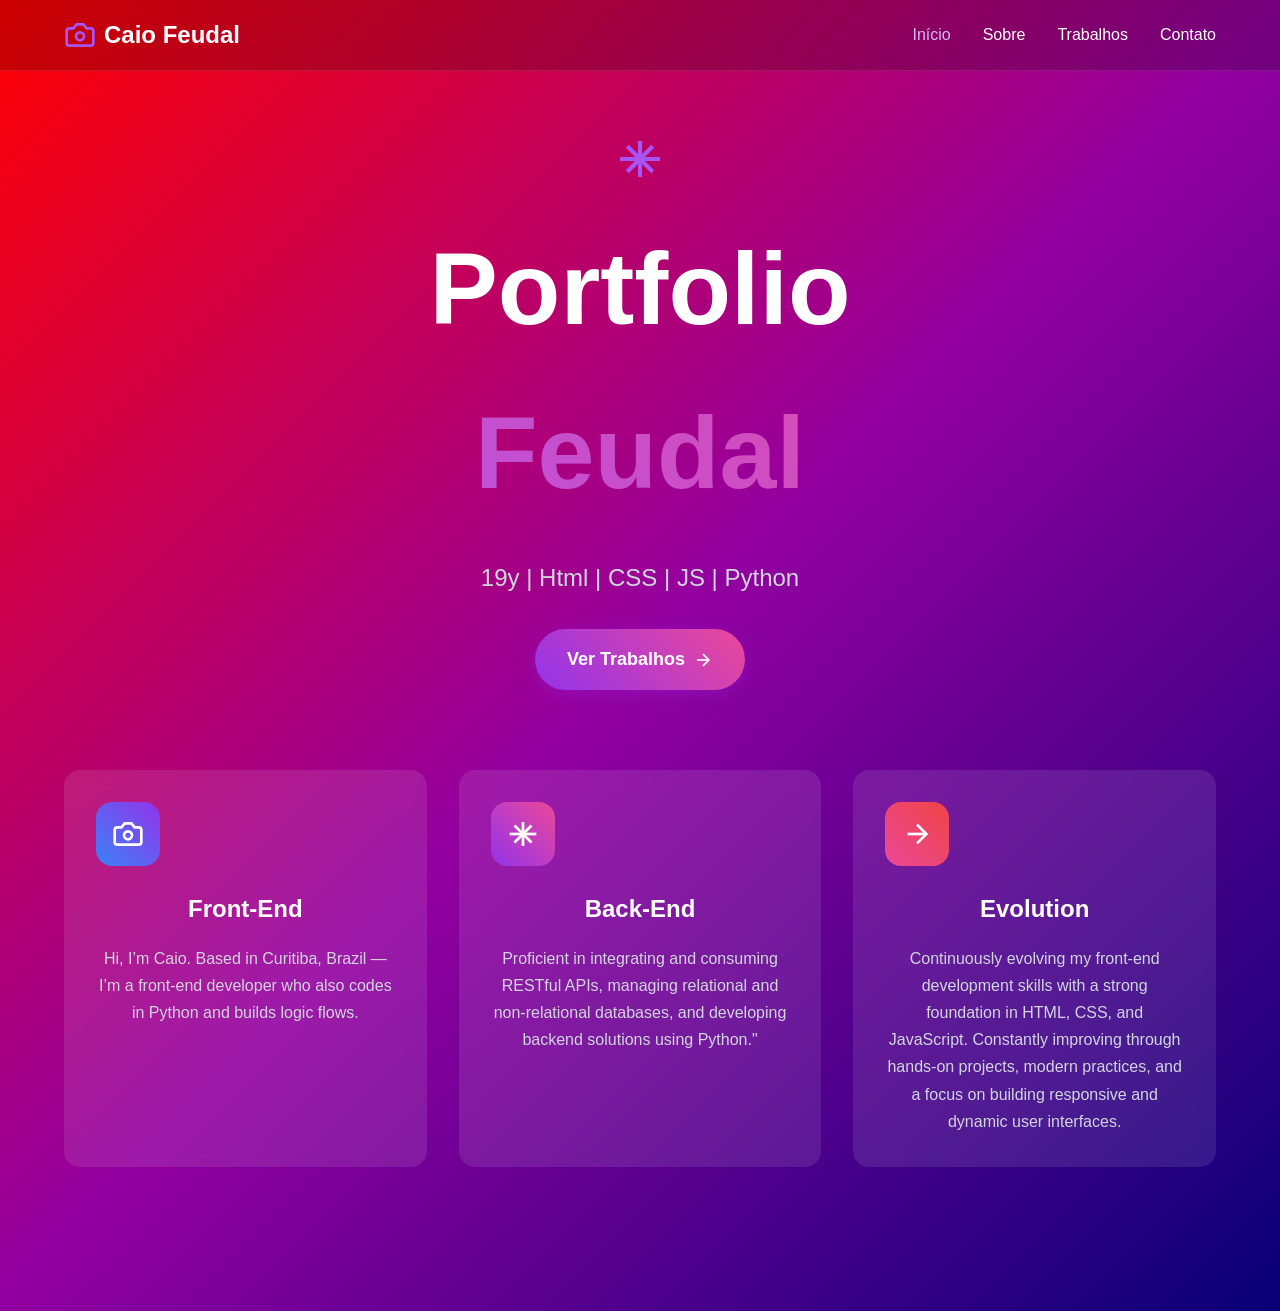
==== index.html @ 6fcf081c "Add files via upload" ====
<!DOCTYPE html>
<html lang="pt-BR">
<head>
    <meta charset="UTF-8">
    <meta name="viewport" content="width=device-width, initial-scale=1.0">
    <title>Feudal - Portifolio</title>
    <meta name="description" content="Portifolio de Caio Feudal - Front-End Developer">
    <meta name="author" content="Caio Feudal">
    <meta name="keywords" content="backend, front-end, developer, portfolio, photography, digital photography, web development">
    
    <meta property="og:title" content="portifolio de Caio Feudal">
    <meta property="og:description" content="Aprenda fotografia digital com técnicas profissionais. Cursos, workshops e consultoria especializada.">
    <meta property="og:type" content="website">
    
    <meta name="twitter:card" content="summary_large_image">
    <meta name="twitter:site" content="@feu3301">
    
    <link rel="stylesheet" href="css/style.css">
</head>
<body>
    <div class="page-wrapper">
        <!-- Navigation -->
        <nav class="navbar">
            <div class="container">
                <div class="nav-content">
                    <div class="logo">
                        <svg class="logo-icon" width="32" height="32" viewBox="0 0 24 24" fill="none" stroke="currentColor" stroke-width="2">
                            <path d="M14.5 4h-5L7 7H4a2 2 0 0 0-2 2v9a2 2 0 0 0 2 2h16a2 2 0 0 0 2-2V9a2 2 0 0 0-2-2h-3l-2.5-3z"></path>
                            <circle cx="12" cy="13" r="3"></circle>
                        </svg>
                        <span class="logo-text">Caio Feudal</span>
                    </div>
                    <div class="nav-links">
                        <a href="index.html" class="nav-link active">Início</a>
                        <a href="sobre.html" class="nav-link">Sobre</a>
                        <a href="galeria.html" class="nav-link">Trabalhos</a>
                        <a href="contato.html" class="nav-link">Contato</a>
                    </div>
                </div>
            </div>
        </nav>

        <!-- Hero Section -->
        <main class="main-content">
            <section class="hero-section">
                <div class="container">
                    <div class="hero-content">
                        <div class="sparkles-icon">
                            <svg width="48" height="48" viewBox="0 0 24 24" fill="none" stroke="currentColor" stroke-width="2">
                                <path d="M12 3v18"></path>
                                <path d="M22 12H2"></path>
                                <path d="M18.364 5.636L5.636 18.364"></path>
                                <path d="M18.364 18.364L5.636 5.636"></path>
                            </svg>
                        </div>
                        <h1 class="hero-title">
                            Portfolio
                            <span class="gradient-text">Feudal</span>
                        </h1>
                        <p class="hero-description">
                            19y | Html | CSS | JS | Python
                        </p>
                        <a href="galeria.html" class="cta-button">
                            Ver Trabalhos
                            <svg class="arrow-icon" width="20" height="20" viewBox="0 0 24 24" fill="none" stroke="currentColor" stroke-width="2">
                                <path d="M5 12h14"></path>
                                <path d="M12 5l7 7-7 7"></path>
                            </svg>
                        </a>
                    </div>

                    <!-- Features Grid -->
                    <section class="features-grid">
                        <article class="feature-card">
                            <div class="feature-icon blue-gradient">
                                <svg width="32" height="32" viewBox="0 0 24 24" fill="none" stroke="currentColor" stroke-width="2">
                                    <path d="M14.5 4h-5L7 7H4a2 2 0 0 0-2 2v9a2 2 0 0 0 2 2h16a2 2 0 0 0 2-2V9a2 2 0 0 0-2-2h-3l-2.5-3z"></path>
                                    <circle cx="12" cy="13" r="3"></circle>
                                </svg>
                            </div>
                            <h3 class="feature-title">Front-End</h3>
                            <p class="feature-description">
                                Hi, I’m Caio.
Based in Curitiba, Brazil — I’m a front-end developer who also codes in Python and builds logic flows.
                            </p>
                        </article>

                        <article class="feature-card">
                            <div class="feature-icon purple-gradient">
                                <svg width="32" height="32" viewBox="0 0 24 24" fill="none" stroke="currentColor" stroke-width="2">
                                    <path d="M12 3v18"></path>
                                    <path d="M22 12H2"></path>
                                    <path d="M18.364 5.636L5.636 18.364"></path>
                                    <path d="M18.364 18.364L5.636 5.636"></path>
                                </svg>
                            </div>
                            <h3 class="feature-title">Back-End</h3>
                            <p class="feature-description">
                                Proficient in integrating and consuming RESTful APIs, managing relational and non-relational databases, and developing backend solutions using Python."
                            </p>
                        </article>

                        <article class="feature-card">
                            <div class="feature-icon pink-gradient">
                                <svg width="32" height="32" viewBox="0 0 24 24" fill="none" stroke="currentColor" stroke-width="2">
                                    <path d="M5 12h14"></path>
                                    <path d="M12 5l7 7-7 7"></path>
                                </svg>
                            </div>
                            <h3 class="feature-title">Evolution</h3>
                            <p class="feature-description">
                                Continuously evolving my front-end development skills with a strong foundation in HTML, CSS, and JavaScript. Constantly improving through hands-on projects, modern practices, and a focus on building responsive and dynamic user interfaces.
                            </p>
                        </article>
                    </section>
                </div>
            </section>
        </main>
    </div>
</body>
</html>
---- css/style.css ----
/* Reset e configurações base */
* {
    margin: 0;
    padding: 0;
    box-sizing: border-box;
}

body {
    font-family: -apple-system, BlinkMacSystemFont, 'Segoe UI', Roboto, sans-serif;
    line-height: 1.6;
    color: #333;
}

/* Layout base */
.page-wrapper {
    min-height: 100vh;
    background: linear-gradient(135deg, #ff0000 0%, #9300a0 50%, #080077 100%);
}

.container {
    max-width: 1200px;
    margin: 0 auto;
    padding: 0 24px;
}

/* Navigation */
.navbar {
    background: rgba(0, 0, 0, 0.2);
    backdrop-filter: blur(8px);
    border-bottom: 1px solid rgba(255, 255, 255, 0.1);
    position: sticky;
    top: 0;
    z-index: 100;
}

.nav-content {
    display: flex;
    align-items: center;
    justify-content: space-between;
    padding: 16px 0;
}

.logo {
    display: flex;
    align-items: center;
    gap: 8px;
}

.logo-icon {
    color: #a855f7;
}

.logo-text {
    font-size: 24px;
    font-weight: bold;
    color: white;
}

.nav-links {
    display: flex;
    gap: 32px;
}

.nav-link {
    color: white;
    text-decoration: none;
    font-weight: 500;
    transition: color 0.3s ease;
}

.nav-link:hover,
.nav-link.active {
    color: #d8b4fe;
}

/* Responsividade da navegação */
@media (max-width: 768px) {
    .nav-links {
        display: none;
    }
}

/* Main Content */
.main-content {
    padding: 64px 0;
}

/* Hero Section */
.hero-section {
    text-align: center;
    margin-bottom: 80px;
}

.hero-content {
    margin-bottom: 64px;
}

.sparkles-icon {
    display: flex;
    justify-content: center;
    margin-bottom: 24px;
}

.sparkles-icon svg {
    color: #a855f7;
    animation: pulse 2s infinite;
}

.hero-title {
    font-size: clamp(48px, 8vw, 128px);
    font-weight: bold;
    color: white;
    margin-bottom: 24px;
    animation: fadeIn 0.8s ease-out;
}

.gradient-text {
    background: linear-gradient(45deg, #a855f7, #ec4899);
    -webkit-background-clip: text;
    -webkit-text-fill-color: transparent;
    background-clip: text;
    display: block;
}

.hero-description {
    font-size: clamp(18px, 3vw, 24px);
    color: #d1d5db;
    margin-bottom: 32px;
    max-width: 768px;
    margin-left: auto;
    margin-right: auto;
    animation: fadeIn 0.8s ease-out 0.2s both;
}

.cta-button {
    display: inline-flex;
    align-items: center;
    gap: 8px;
    background: linear-gradient(45deg, #9333ea, #ec4899);
    color: white;
    padding: 16px 32px;
    border-radius: 50px;
    text-decoration: none;
    font-size: 18px;
    font-weight: 600;
    transition: all 0.3s ease;
    box-shadow: 0 4px 20px rgba(147, 51, 234, 0.3);
}

.cta-button:hover {
    transform: translateY(-2px) scale(1.05);
    box-shadow: 0 8px 30px rgba(147, 51, 234, 0.4);
}

.arrow-icon {
    transition: transform 0.3s ease;
}

.cta-button:hover .arrow-icon {
    transform: translateX(4px);
}

/* Features Grid */
.features-grid {
    display: grid;
    grid-template-columns: repeat(auto-fit, minmax(300px, 1fr));
    gap: 32px;
    margin-top: 80px;
}

.feature-card {
    background: rgba(255, 255, 255, 0.1);
    backdrop-filter: blur(8px);
    border-radius: 16px;
    padding: 32px;
    transition: all 0.3s ease;
}

.feature-card:hover {
    background: rgba(255, 255, 255, 0.2);
    transform: translateY(-4px) scale(1.02);
}

.feature-icon {
    width: 64px;
    height: 64px;
    border-radius: 16px;
    display: flex;
    align-items: center;
    justify-content: center;
    margin-bottom: 24px;
}

.feature-icon svg {
    color: white;
}

.blue-gradient {
    background: linear-gradient(45deg, #3b82f6, #9333ea);
}

.purple-gradient {
    background: linear-gradient(45deg, #9333ea, #ec4899);
}

.pink-gradient {
    background: linear-gradient(45deg, #ec4899, #ef4444);
}

.feature-title {
    font-size: 24px;
    font-weight: bold;
    color: white;
    margin-bottom: 16px;
}

.feature-description {
    color: #d1d5db;
    line-height: 1.7;
}

/* Page Header */
.page-header {
    text-align: center;
    margin-bottom: 64px;
}

.page-title {
    font-size: clamp(40px, 6vw, 72px);
    font-weight: bold;
    color: white;
    margin-bottom: 24px;
}

.page-description {
    font-size: 20px;
    color: #d1d5db;
    max-width: 768px;
    margin: 0 auto;
}

/* Content Cards */
.content-grid {
    display: grid;
    grid-template-columns: repeat(auto-fit, minmax(400px, 1fr));
    gap: 64px;
    margin-bottom: 80px;
}

.content-column {
    display: flex;
    flex-direction: column;
    gap: 32px;
}

.content-card {
    background: rgba(255, 255, 255, 0.1);
    backdrop-filter: blur(8px);
    border-radius: 16px;
    padding: 32px;
}

.content-title {
    font-size: 32px;
    font-weight: bold;
    color: white;
    margin-bottom: 24px;
}

.content-subtitle {
    font-size: 24px;
    font-weight: bold;
    color: white;
    margin-bottom: 16px;
}

.content-text {
    color: #d1d5db;
    line-height: 1.7;
    margin-bottom: 16px;
}

.content-text:last-child {
    margin-bottom: 0;
}

.content-image {
    width: 100%;
    height: 256px;
    object-fit: cover;
    border-radius: 12px;
    margin-bottom: 24px;
}

/* Values List */
.values-list {
    list-style: none;
}

.values-list li {
    color: #d1d5db;
    padding: 8px 0;
    position: relative;
    padding-left: 24px;
}

.values-list li::before {
    content: '';
    position: absolute;
    left: 0;
    top: 50%;
    width: 8px;
    height: 8px;
    background: #a855f7;
    border-radius: 50%;
    transform: translateY(-50%);
}

/* Stats Grid */
.stats-grid {
    display: grid;
    grid-template-columns: repeat(2, 1fr);
    gap: 24px;
}

.stat-card {
    background: rgba(255, 255, 255, 0.1);
    backdrop-filter: blur(8px);
    border-radius: 16px;
    padding: 24px;
    text-align: center;
}

.stat-icon {
    color: #a855f7;
    margin-bottom: 16px;
}

.stat-number {
    font-size: 24px;
    font-weight: bold;
    color: white;
    margin-bottom: 8px;
}

.stat-label {
    color: #d1d5db;
    font-size: 14px;
}

/* Services Section */
.services-section {
    margin-bottom: 80px;
}

.section-title {
    font-size: 48px;
    font-weight: bold;
    color: white;
    text-align: center;
    margin-bottom: 48px;
}

.services-grid {
    display: grid;
    grid-template-columns: repeat(auto-fit, minmax(300px, 1fr));
    gap: 32px;
}

.service-card {
    background: rgba(255, 255, 255, 0.1);
    backdrop-filter: blur(8px);
    border-radius: 16px;
    padding: 32px;
    transition: all 0.3s ease;
}

.service-card:hover {
    background: rgba(255, 255, 255, 0.2);
    transform: translateY(-4px);
}

.service-icon {
    color: #a855f7;
    margin-bottom: 24px;
}

.service-title {
    font-size: 24px;
    font-weight: bold;
    color: white;
    margin-bottom: 16px;
}

.service-description {
    color: #d1d5db;
    line-height: 1.7;
}

/* Gallery Grid */
.gallery-grid {
    display: grid;
    grid-template-columns: repeat(auto-fill, minmax(300px, 1fr));
    gap: 24px;
    margin-bottom: 64px;
}

.gallery-item {
    position: relative;
    overflow: hidden;
    border-radius: 16px;
    background: rgba(255, 255, 255, 0.1);
    backdrop-filter: blur(8px);
    transition: all 0.3s ease;
}

.gallery-item:hover {
    transform: translateY(-4px) scale(1.02);
}

.gallery-item.tall {
    grid-row: span 2;
}

.gallery-item.wide {
    grid-column: span 2;
}

.gallery-image {
    width: 100%;
    height: 100%;
    object-fit: cover;
    transition: transform 0.3s ease;
}

.gallery-item:hover .gallery-image {
    transform: scale(1.05);
}

.gallery-caption {
    position: absolute;
    bottom: 0;
    left: 0;
    right: 0;
    background: linear-gradient(transparent, rgba(0, 0, 0, 0.8));
    padding: 32px 20px 20px;
    color: white;
}

.gallery-title {
    font-size: 18px;
    font-weight: bold;
    margin-bottom: 8px;
}

.gallery-description {
    font-size: 14px;
    color: #d1d5db;
}

/* Gallery Info */
.gallery-info {
    margin-bottom: 80px;
}

.info-card {
    background: rgba(255, 255, 255, 0.1);
    backdrop-filter: blur(8px);
    border-radius: 16px;
    padding: 32px;
    text-align: center;
    max-width: 800px;
    margin: 0 auto;
}

.info-title {
    font-size: 32px;
    font-weight: bold;
    color: white;
    margin-bottom: 24px;
}

.info-text {
    color: #d1d5db;
    line-height: 1.7;
    margin-bottom: 16px;
}

.info-text:last-child {
    margin-bottom: 0;
}

/* Contact Grid */
.contact-grid {
    display: grid;
    grid-template-columns: repeat(auto-fit, minmax(400px, 1fr));
    gap: 64px;
}

.contact-info {
    display: flex;
    flex-direction: column;
    gap: 32px;
}

.contact-card {
    background: rgba(255, 255, 255, 0.1);
    backdrop-filter: blur(8px);
    border-radius: 16px;
    padding: 32px;
}

.contact-title {
    font-size: 32px;
    font-weight: bold;
    color: white;
    margin-bottom: 32px;
}

.contact-subtitle {
    font-size: 24px;
    font-weight: bold;
    color: white;
    margin-bottom: 24px;
}

.contact-item {
    display: flex;
    align-items: flex-start;
    gap: 16px;
    margin-bottom: 24px;
}

.contact-item:last-child {
    margin-bottom: 0;
}

.contact-icon {
    width: 48px;
    height: 48px;
    border-radius: 12px;
    display: flex;
    align-items: center;
    justify-content: center;
    flex-shrink: 0;
}

.contact-icon svg {
    color: white;
}

.contact-label {
    font-size: 18px;
    font-weight: 600;
    color: white;
    margin-bottom: 4px;
}

.contact-value {
    color: #d1d5db;
    margin-bottom: 2px;
}

.contact-value:last-child {
    margin-bottom: 0;
}

/* Hours List */
.hours-list {
    display: flex;
    flex-direction: column;
    gap: 12px;
}

.hours-item {
    display: flex;
    justify-content: space-between;
    color: #d1d5db;
}

/* Contact Form */
.contact-form-section {
    display: flex;
    flex-direction: column;
}

.contact-form {
    display: flex;
    flex-direction: column;
    gap: 24px;
}

.form-group {
    display: flex;
    flex-direction: column;
}

.form-label {
    color: white;
    font-weight: 600;
    margin-bottom: 8px;
}

.form-input {
    padding: 12px 16px;
    background: rgba(255, 255, 255, 0.1);
    border: 1px solid rgba(255, 255, 255, 0.2);
    border-radius: 12px;
    color: white;
    font-size: 16px;
    transition: all 0.3s ease;
}

.form-input::placeholder {
    color: rgba(255, 255, 255, 0.6);
}

.form-input:focus {
    outline: none;
    border-color: #a855f7;
    box-shadow: 0 0 0 2px rgba(168, 85, 247, 0.2);
}

.form-input.error {
    border-color: #ef4444;
}

.form-textarea {
    resize: none;
    min-height: 120px;
}

.form-footer {
    display: flex;
    justify-content: space-between;
    align-items: center;
    margin-top: 8px;
}

.error-text {
    color: #ef4444;
    font-size: 14px;
    display: flex;
    align-items: center;
    gap: 4px;
    margin-top: 8px;
}

.error-text:empty {
    display: none;
}

.char-counter {
    color: #9ca3af;
    font-size: 14px;
    margin-left: auto;
}

.form-submit {
    background: linear-gradient(45deg, #9333ea, #ec4899);
    color: white;
    font-weight: 600;
    padding: 16px 24px;
    border: none;
    border-radius: 12px;
    font-size: 16px;
    cursor: pointer;
    transition: all 0.3s ease;
    display: flex;
    align-items: center;
    justify-content: center;
    gap: 8px;
}

.form-submit:hover {
    transform: translateY(-2px) scale(1.02);
    box-shadow: 0 8px 25px rgba(147, 51, 234, 0.3);
}

.form-submit:disabled {
    background: #6b7280;
    cursor: not-allowed;
    transform: none;
    box-shadow: none;
}

.submit-icon {
    transition: transform 0.3s ease;
}

.form-submit:hover .submit-icon {
    transform: translateX(2px);
}

/* Status Messages */
.message {
    display: flex;
    align-items: flex-start;
    gap: 12px;
    padding: 16px;
    border-radius: 12px;
    margin-bottom: 24px;
}

.success-message {
    background: rgba(34, 197, 94, 0.2);
    border: 1px solid rgba(34, 197, 94, 0.3);
}

.error-message {
    background: rgba(239, 68, 68, 0.2);
    border: 1px solid rgba(239, 68, 68, 0.3);
}

.message-icon {
    flex-shrink: 0;
    margin-top: 2px;
}

.success-message .message-icon {
    color: #22c55e;
}

.error-message .message-icon {
    color: #ef4444;
}

.message-title {
    font-weight: 600;
    margin-bottom: 4px;
}

.success-message .message-title {
    color: #22c55e;
}

.error-message .message-title {
    color: #ef4444;
}

.message-text {
    font-size: 14px;
}

.success-message .message-text {
    color: #86efac;
}

.error-message .message-text {
    color: #fca5a5;
}

/* Animations */
@keyframes fadeIn {
    from {
        opacity: 0;
        transform: translateY(20px);
    }
    to {
        opacity: 1;
        transform: translateY(0);
    }
}

@keyframes pulse {
    0%, 100% {
        opacity: 1;
    }
    50% {
        opacity: 0.5;
    }
}

/* Responsividade */
@media (max-width: 768px) {
    .container {
        padding: 0 16px;
    }
    
    .main-content {
        padding: 32px 0;
    }
    
    .content-grid,
    .contact-grid {
        grid-template-columns: 1fr;
        gap: 32px;
    }
    
    .gallery-item.wide {
        grid-column: span 1;
    }
    
    .stats-grid {
        grid-template-columns: 1fr;
    }
    
    .services-grid,
    .features-grid {
        grid-template-columns: 1fr;
    }
    
    .form-footer {
        flex-direction: column;
        align-items: flex-start;
        gap: 8px;
    }
    
    .char-counter {
        margin-left: 0;
    }
}

@media (max-width: 480px) {
    .hero-title {
        font-size: 48px;
    }
    
    .page-title {
        font-size: 40px;
    }
    
    .section-title {
        font-size: 36px;
    }
    
    .gallery-grid {
        grid-template-columns: 1fr;
    }
    
    .gallery-item.tall {
        grid-row: span 1;
    }
}
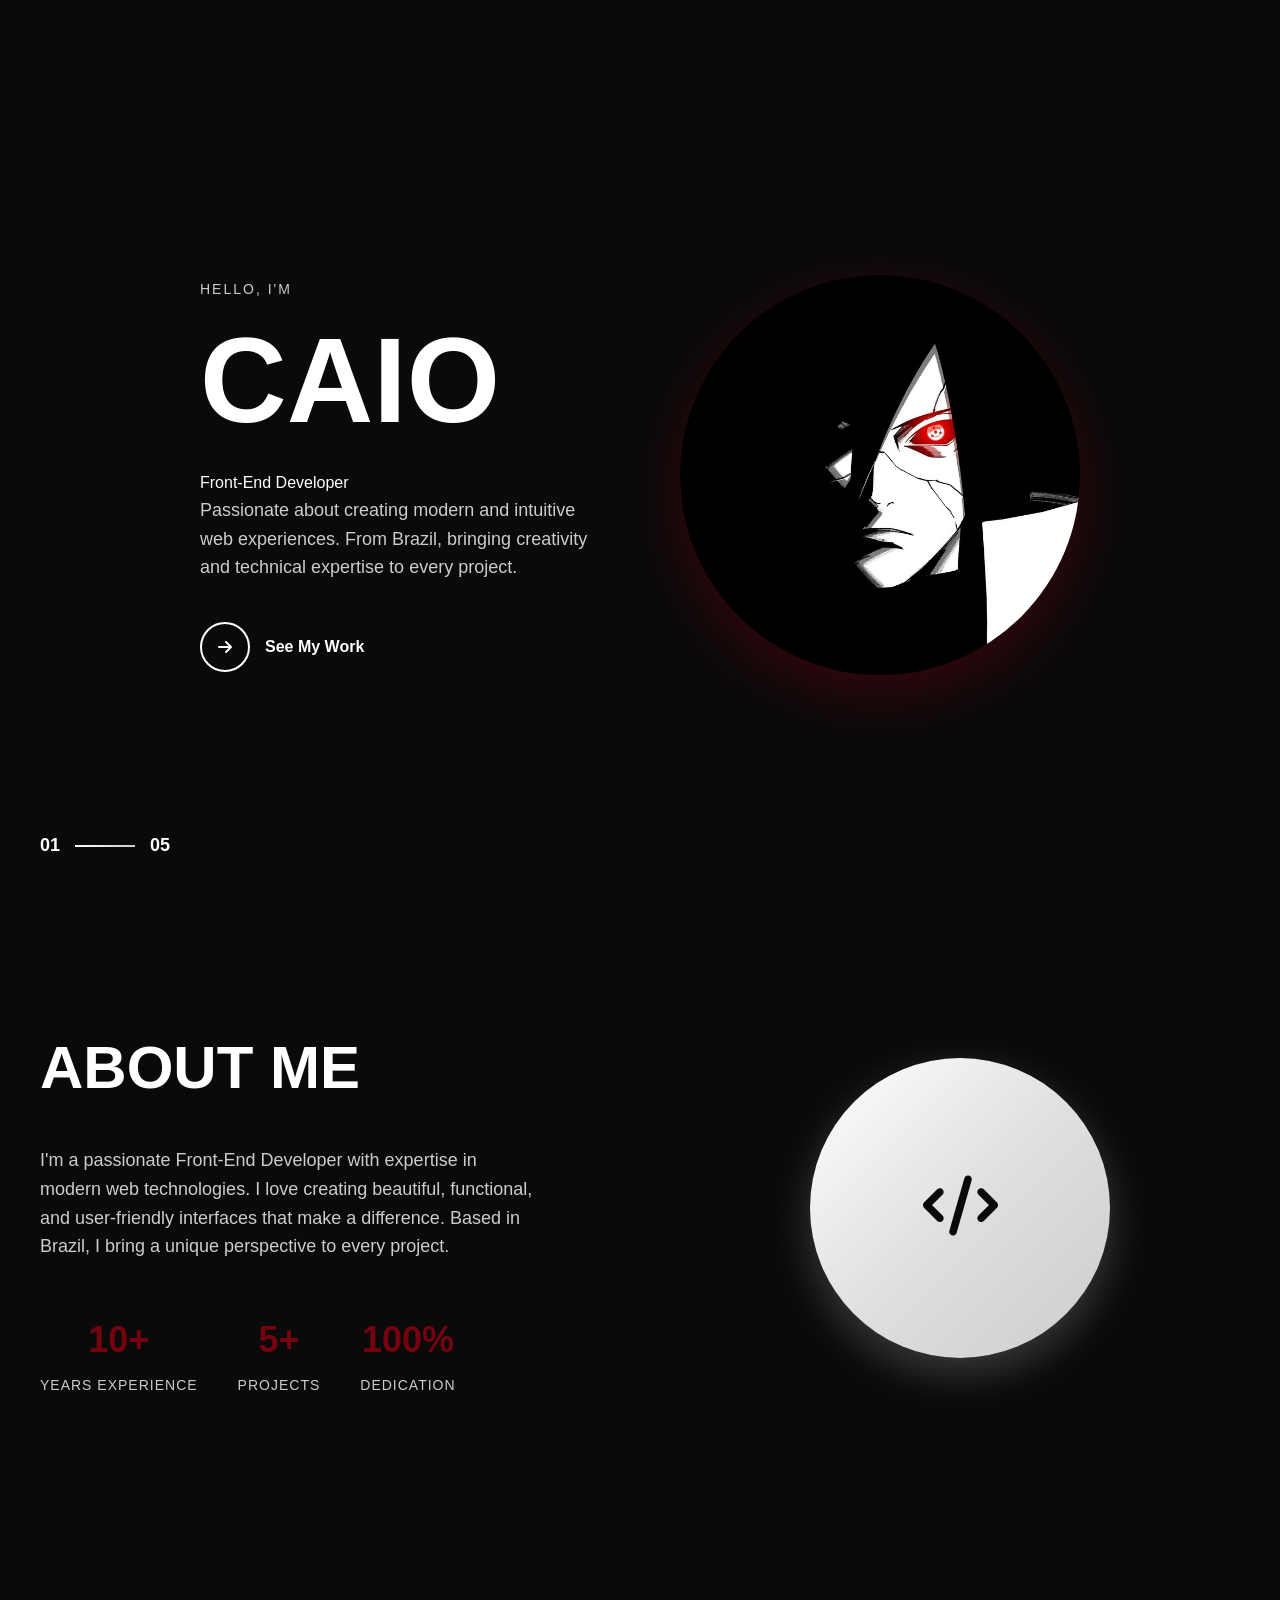
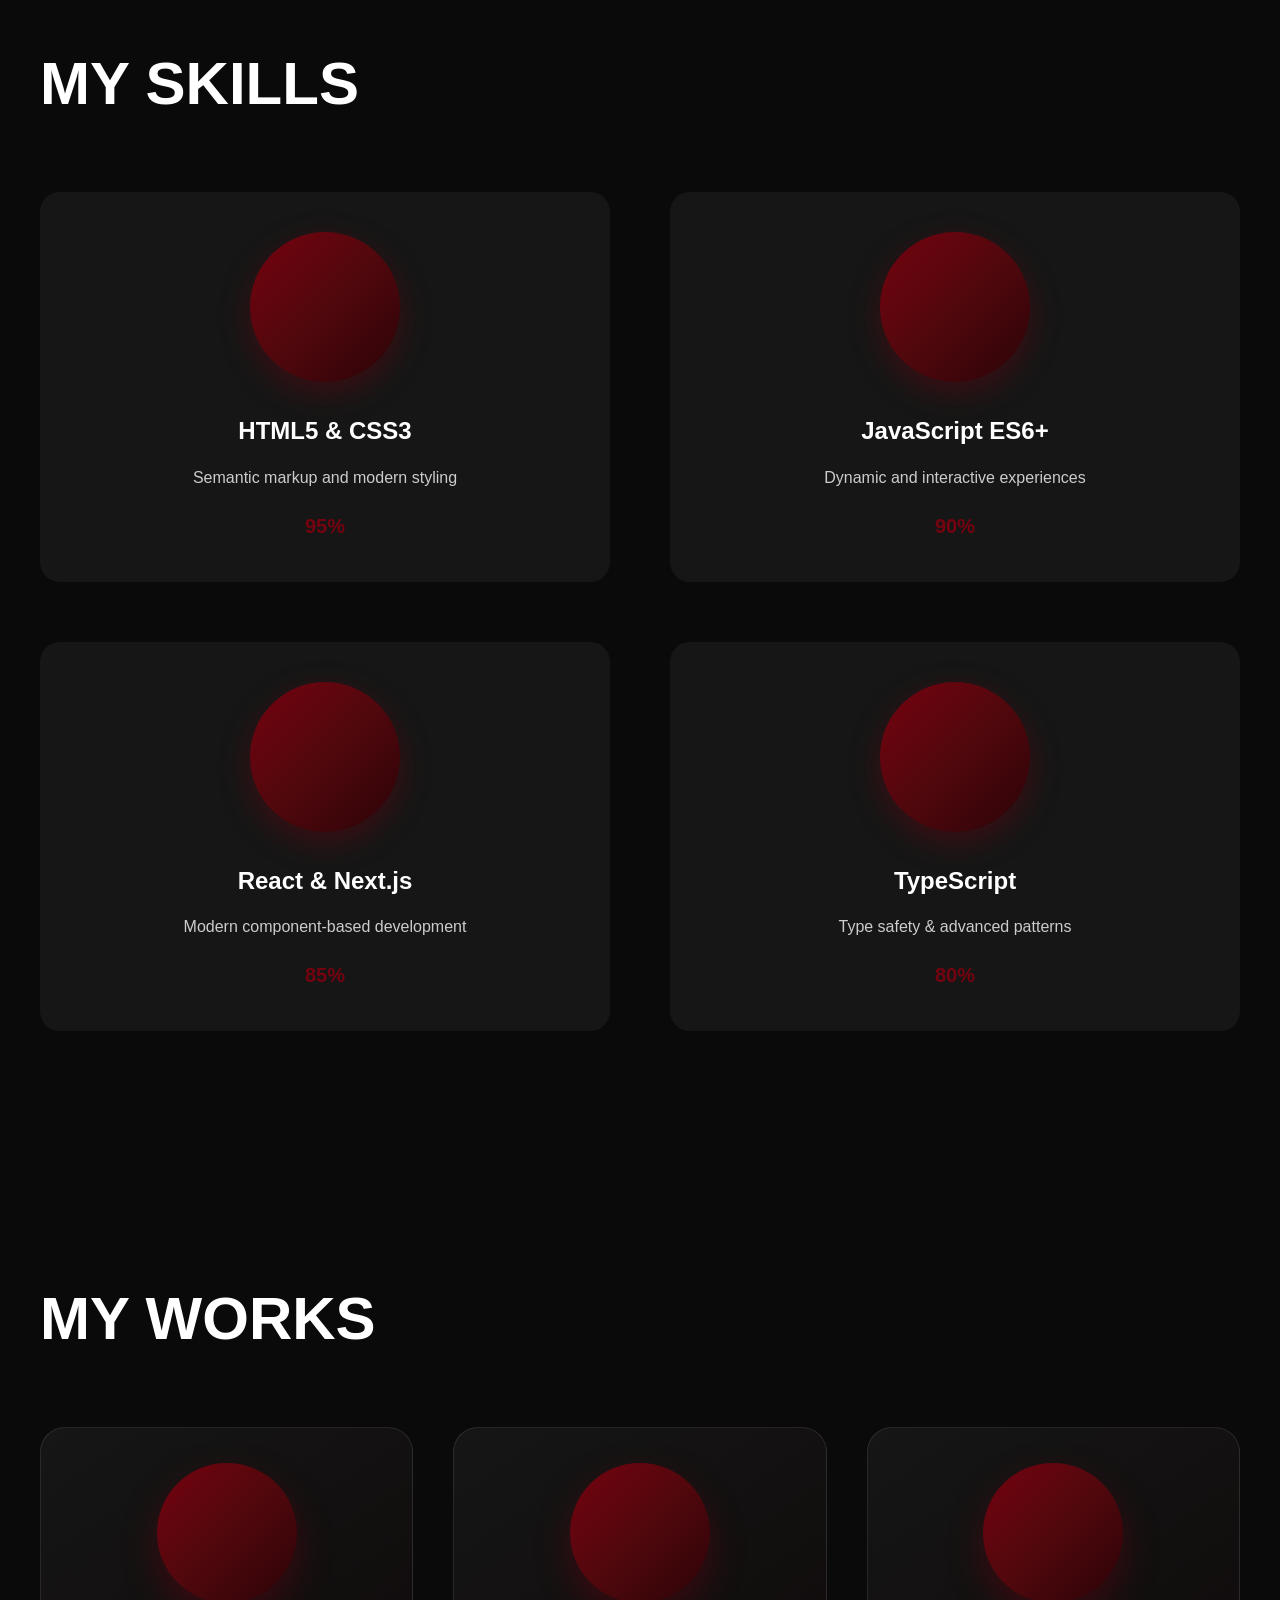
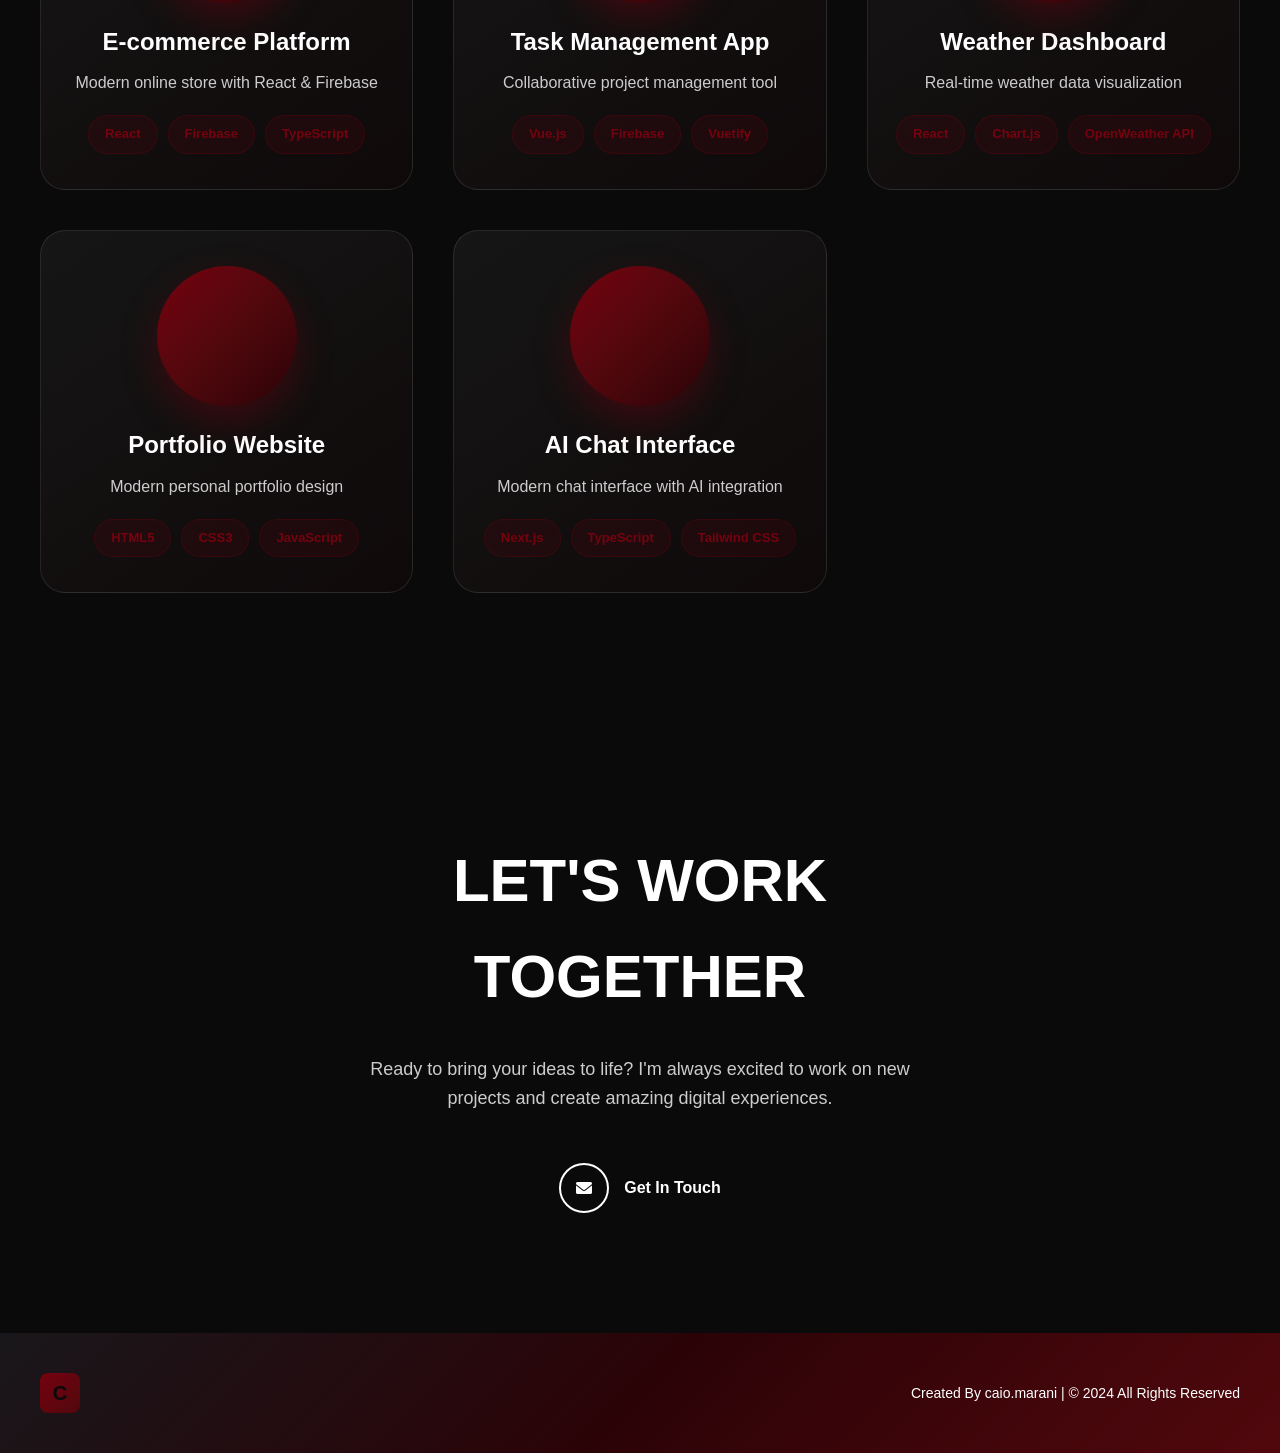
==== commit 3e560005: "Add files via upload" ====
--- a/index.html
+++ b/index.html
@@ -4,119 +4,320 @@
 <head>
     <meta charset="UTF-8">
     <meta name="viewport" content="width=device-width, initial-scale=1.0">
-    <title>Feudal - Portifolio</title>
-    <meta name="description" content="Portifolio de Caio Feudal - Front-End Developer">
-    <meta name="author" content="Caio Feudal">
-    <meta name="keywords" content="backend, front-end, developer, portfolio, photography, digital photography, web development">
-    
-    <meta property="og:title" content="portifolio de Caio Feudal">
-    <meta property="og:description" content="Aprenda fotografia digital com técnicas profissionais. Cursos, workshops e consultoria especializada.">
-    <meta property="og:type" content="website">
-    
-    <meta name="twitter:card" content="summary_large_image">
-    <meta name="twitter:site" content="@feu3301">
-    
+    <title>Caio Marani - Portfolio</title>
     <link rel="stylesheet" href="css/style.css">
+    <link rel="stylesheet" href="https://cdnjs.cloudflare.com/ajax/libs/font-awesome/6.0.0/css/all.min.css">
+    <script src="js/script.js" defer></script>
 </head>
 <body>
-    <div class="page-wrapper">
-        <!-- Navigation -->
-        <nav class="navbar">
-            <div class="container">
-                <div class="nav-content">
-                    <div class="logo">
-                        <svg class="logo-icon" width="32" height="32" viewBox="0 0 24 24" fill="none" stroke="currentColor" stroke-width="2">
-                            <path d="M14.5 4h-5L7 7H4a2 2 0 0 0-2 2v9a2 2 0 0 0 2 2h16a2 2 0 0 0 2-2V9a2 2 0 0 0-2-2h-3l-2.5-3z"></path>
-                            <circle cx="12" cy="13" r="3"></circle>
-                        </svg>
-                        <span class="logo-text">Caio Feudal</span>
-                    </div>
-                    <div class="nav-links">
-                        <a href="index.html" class="nav-link active">Início</a>
-                        <a href="sobre.html" class="nav-link">Sobre</a>
-                        <a href="galeria.html" class="nav-link">Trabalhos</a>
-                        <a href="contato.html" class="nav-link">Contato</a>
-                    </div>
-                </div>
-            </div>
-        </nav>
-
-        <!-- Hero Section -->
-        <main class="main-content">
-            <section class="hero-section">
-                <div class="container">
-                    <div class="hero-content">
-                        <div class="sparkles-icon">
-                            <svg width="48" height="48" viewBox="0 0 24 24" fill="none" stroke="currentColor" stroke-width="2">
-                                <path d="M12 3v18"></path>
-                                <path d="M22 12H2"></path>
-                                <path d="M18.364 5.636L5.636 18.364"></path>
-                                <path d="M18.364 18.364L5.636 5.636"></path>
-                            </svg>
-                        </div>
-                        <h1 class="hero-title">
-                            Portfolio
-                            <span class="gradient-text">Feudal</span>
-                        </h1>
-                        <p class="hero-description">
-                            19y | Html | CSS | JS | Python
-                        </p>
-                        <a href="galeria.html" class="cta-button">
-                            Ver Trabalhos
-                            <svg class="arrow-icon" width="20" height="20" viewBox="0 0 24 24" fill="none" stroke="currentColor" stroke-width="2">
-                                <path d="M5 12h14"></path>
-                                <path d="M12 5l7 7-7 7"></path>
-                            </svg>
-                        </a>
-                    </div>
-
-                    <!-- Features Grid -->
-                    <section class="features-grid">
-                        <article class="feature-card">
-                            <div class="feature-icon blue-gradient">
-                                <svg width="32" height="32" viewBox="0 0 24 24" fill="none" stroke="currentColor" stroke-width="2">
-                                    <path d="M14.5 4h-5L7 7H4a2 2 0 0 0-2 2v9a2 2 0 0 0 2 2h16a2 2 0 0 0 2-2V9a2 2 0 0 0-2-2h-3l-2.5-3z"></path>
-                                    <circle cx="12" cy="13" r="3"></circle>
-                                </svg>
-                            </div>
-                            <h3 class="feature-title">Front-End</h3>
-                            <p class="feature-description">
-                                Hi, I’m Caio.
-Based in Curitiba, Brazil — I’m a front-end developer who also codes in Python and builds logic flows.
-                            </p>
-                        </article>
-
-                        <article class="feature-card">
-                            <div class="feature-icon purple-gradient">
-                                <svg width="32" height="32" viewBox="0 0 24 24" fill="none" stroke="currentColor" stroke-width="2">
-                                    <path d="M12 3v18"></path>
-                                    <path d="M22 12H2"></path>
-                                    <path d="M18.364 5.636L5.636 18.364"></path>
-                                    <path d="M18.364 18.364L5.636 5.636"></path>
-                                </svg>
-                            </div>
-                            <h3 class="feature-title">Back-End</h3>
-                            <p class="feature-description">
-                                Proficient in integrating and consuming RESTful APIs, managing relational and non-relational databases, and developing backend solutions using Python."
-                            </p>
-                        </article>
-
-                        <article class="feature-card">
-                            <div class="feature-icon pink-gradient">
-                                <svg width="32" height="32" viewBox="0 0 24 24" fill="none" stroke="currentColor" stroke-width="2">
-                                    <path d="M5 12h14"></path>
-                                    <path d="M12 5l7 7-7 7"></path>
-                                </svg>
-                            </div>
-                            <h3 class="feature-title">Evolution</h3>
-                            <p class="feature-description">
-                                Continuously evolving my front-end development skills with a strong foundation in HTML, CSS, and JavaScript. Constantly improving through hands-on projects, modern practices, and a focus on building responsive and dynamic user interfaces.
-                            </p>
-                        </article>
-                    </section>
-                </div>
-            </section>
-        </main>
+    <!-- Header -->
+    <header class="header">
+        <div class="container">
+            <div class="nav-content">
+                <div class="logo">
+                    <div class="logo-icon">CM</div>
+                </div>
+                <nav class="nav-links">
+                    <a href="#home" class="nav-link active" data-translate="nav.home">HOME</a>
+                    <a href="#about" class="nav-link" data-translate="nav.about">ABOUT</a>
+                    <a href="#skills" class="nav-link" data-translate="nav.skills">SKILLS</a>
+                    <a href="#works" class="nav-link" data-translate="nav.works">WORKS</a>
+                    <a href="#contact" class="nav-link" data-translate="nav.contact">CONTACT</a>
+                </nav>
+                <div class="nav-buttons">
+                    <button class="language-toggle" id="languageToggle">
+                        <span class="language-icon">🇧🇷</span>
+                    </button>
+                    <button class="theme-toggle" id="themeToggle">
+                        <span class="theme-icon">🌙</span>
+                    </button>
+                </div>
+            </div>
+        </div>
+    </header>
+
+    <!-- Hero Section -->
+    <section id="home" class="hero-section">
+        <div class="container">
+            <div class="hero-content">
+                <div class="hero-text">
+                    <p class="hero-subtitle" data-translate="hero.subtitle">HELLO, I'M</p>
+                    <h1 class="hero-title">CAIO</h1>
+                    <p class="hero-role" data-translate="hero.role">Full Front-End Developer</p>
+                    <p class="hero-description" data-translate="hero.description">
+                        Passionate about creating modern and intuitive web experiences with cutting-edge front-end technologies. 
+                        From Brazil, bringing creativity and technical expertise to every project.
+                    </p>
+                    <button class="cta-button">
+                        <div class="button-circle">
+                            <i class="fas fa-arrow-right"></i>
+                        </div>
+                        <span data-translate="hero.cta">See My Work</span>
+                    </button>
+                </div>
+                <div class="hero-visual">
+                    <div class="red-circle">
+                        <img src="img/profile.jpg" alt="Caio Marani" class="hero-profile-photo">
+                    </div>
+                </div>
+            </div>
+        </div>
+        
+        <!-- Pagination -->
+        <div class="pagination">
+            <span class="current-page">01</span>
+            <div class="pagination-line"></div>
+            <span class="total-pages">05</span>
+        </div>
+    </section>
+
+    <!-- About Section -->
+    <section id="about" class="about-section">
+        <div class="container">
+            <div class="about-content">
+                <div class="about-text">
+                    <h2 class="section-title" data-translate="about.title">About Me</h2>
+                    <p class="about-description" data-translate="about.description">
+                        I'm a passionate Full Front-End Developer with expertise in modern web technologies and advanced front-end frameworks. 
+                        I love creating beautiful, functional, and user-friendly interfaces that make a difference.
+                        Based in Brazil, I bring a unique perspective to every project.
+                    </p>
+                    <div class="design-stats">
+                        <div class="stat-item">
+                            <span class="stat-number">10+</span>
+                            <span class="stat-label" data-translate="about.stats.experience">Months Experience</span>
+                        </div>
+                        <div class="stat-item">
+                            <span class="stat-number">5+</span>
+                            <span class="stat-label" data-translate="about.stats.projects">Projects</span>
+                        </div>
+                        <div class="stat-item">
+                            <span class="stat-number">100%</span>
+                            <span class="stat-label" data-translate="about.stats.dedication">Dedication</span>
+                        </div>
+                    </div>
+                </div>
+                <div class="about-visual">
+                    <div class="design-circle">
+                        <div class="design-icon">
+                            <i class="fas fa-code"></i>
+                        </div>
+                    </div>
+                </div>
+            </div>
+        </div>
+    </section>
+
+    <!-- Skills Section -->
+    <section id="skills" class="skills-section">
+        <div class="container">
+            <h2 class="section-title" data-translate="skills.title">My Skills</h2>
+            <div class="skills-grid">
+                <div class="skill-item">
+                    <div class="skill-visual">
+                        <div class="skill-circle"></div>
+                    </div>
+                    <h3>HTML5 & CSS3</h3>
+                    <p data-translate="skills.html.description">Semantic markup, CSS Grid, Flexbox & Animations</p>
+                    <div class="skill-level">
+                        <span class="skill-percentage">95%</span>
+                    </div>
+                </div>
+                <div class="skill-item">
+                    <div class="skill-visual">
+                        <div class="skill-circle"></div>
+                    </div>
+                    <h3>JavaScript ES6+</h3>
+                    <p data-translate="skills.js.description">Modern JS, Async/Await, Modules & APIs</p>
+                    <div class="skill-level">
+                        <span class="skill-percentage">90%</span>
+                    </div>
+                </div>
+                <div class="skill-item">
+                    <div class="skill-visual">
+                        <div class="skill-circle"></div>
+                    </div>
+                    <h3>React & Next.js</h3>
+                    <p data-translate="skills.react.description">Hooks, Context, SSR & Performance</p>
+                    <div class="skill-level">
+                        <span class="skill-percentage">85%</span>
+                    </div>
+                </div>
+                <div class="skill-item">
+                    <div class="skill-visual">
+                        <div class="skill-circle"></div>
+                    </div>
+                    <h3>TypeScript</h3>
+                    <p data-translate="skills.typescript.description">Type safety & advanced patterns</p>
+                    <div class="skill-level">
+                        <span class="skill-percentage">80%</span>
+                    </div>
+                </div>
+            </div>
+        </div>
+    </section>
+
+    <!-- Works Section -->
+    <section id="works" class="works-section">
+        <div class="container">
+            <h2 class="section-title" data-translate="works.title">My Works</h2>
+            <div class="works-grid">
+                <div class="work-card" data-project="1">
+                    <div class="work-preview">
+                        <div class="work-image">
+                            <div class="work-circle"></div>
+                        </div>
+                        <h3>E-commerce Platform</h3>
+                        <p>Modern online store with React & Firebase</p>
+                        <div class="work-tech">
+                            <span>React</span>
+                            <span>Firebase</span>
+                            <span>TypeScript</span>
+                        </div>
+                    </div>
+                </div>
+
+                <div class="work-card" data-project="2">
+                    <div class="work-preview">
+                        <div class="work-image">
+                            <div class="work-circle"></div>
+                        </div>
+                        <h3>Task Management App</h3>
+                        <p>Collaborative project management tool</p>
+                        <div class="work-tech">
+                            <span>Vue.js</span>
+                            <span>Firebase</span>
+                            <span>Vuetify</span>
+                        </div>
+                    </div>
+                </div>
+
+                <div class="work-card" data-project="3">
+                    <div class="work-preview">
+                        <div class="work-image">
+                            <div class="work-circle"></div>
+                        </div>
+                        <h3>Weather Dashboard</h3>
+                        <p>Real-time weather data visualization</p>
+                        <div class="work-tech">
+                            <span>React</span>
+                            <span>Chart.js</span>
+                            <span>OpenWeather API</span>
+                        </div>
+                    </div>
+                </div>
+
+                <div class="work-card" data-project="4">
+                    <div class="work-preview">
+                        <div class="work-image">
+                            <div class="work-circle"></div>
+                        </div>
+                        <h3>Portfolio Website</h3>
+                        <p>Modern personal portfolio design</p>
+                        <div class="work-tech">
+                            <span>HTML5</span>
+                            <span>CSS3</span>
+                            <span>JavaScript</span>
+                        </div>
+                    </div>
+                </div>
+
+                <div class="work-card" data-project="5">
+                    <div class="work-preview">
+                        <div class="work-image">
+                            <div class="work-circle"></div>
+                        </div>
+                        <h3>AI Chat Interface</h3>
+                        <p>Modern chat interface with AI integration</p>
+                        <div class="work-tech">
+                            <span>Next.js</span>
+                            <span>TypeScript</span>
+                            <span>Tailwind CSS</span>
+                        </div>
+                    </div>
+                </div>
+            </div>
+        </div>
+    </section>
+
+    <!-- Modal Container -->
+    <div id="projectModal" class="modal">
+        <div class="modal-content">
+            <span class="modal-close">&times;</span>
+            <div class="modal-body">
+                <h3 id="modalTitle"></h3>
+                <p id="modalDescription"></p>
+                <div class="modal-features">
+                    <h4>Key Features:</h4>
+                    <ul id="modalFeatures"></ul>
+                </div>
+                <div class="modal-links">
+                    <a href="#" class="modal-link">Live Demo</a>
+                    <a href="#" class="modal-link">GitHub</a>
+                </div>
+            </div>
+        </div>
     </div>
+
+    <!-- Contact Modal -->
+    <div id="contactModal" class="modal">
+        <div class="modal-content contact-modal">
+            <span class="modal-close">&times;</span>
+            <div class="modal-body">
+                <h3>Get In Touch</h3>
+                <form id="contactForm" class="contact-form">
+                    <div class="form-group">
+                        <label for="contactName">Nome</label>
+                        <input type="text" id="contactName" name="name" required>
+                    </div>
+                    <div class="form-group">
+                        <label for="contactEmail">Email</label>
+                        <input type="email" id="contactEmail" name="email" required>
+                    </div>
+                    <div class="form-group">
+                        <label for="contactMessage">Mensagem</label>
+                        <textarea id="contactMessage" name="message" rows="5" required></textarea>
+                    </div>
+                    <button type="submit" class="contact-submit-btn">
+                        <div class="button-circle">
+                            <i class="fas fa-paper-plane"></i>
+                        </div>
+                        <span>Enviar Mensagem</span>
+                    </button>
+                </form>
+            </div>
+        </div>
+    </div>
+
+    <!-- Contact Section -->
+    <section id="contact" class="contact-section">
+        <div class="container">
+                            <div class="contact-content">
+                    <h2 class="section-title" data-translate="contact.title">Let's Work Together</h2>
+                    <p class="contact-description" data-translate="contact.description">
+                        Ready to bring your ideas to life? I'm always excited to work on new front-end projects 
+                        and create amazing digital experiences with cutting-edge technologies.
+                    </p>
+                    <button class="contact-button" id="contactButton">
+                        <div class="button-circle">
+                            <i class="fas fa-envelope"></i>
+                        </div>
+                        <span data-translate="contact.cta">Get In Touch</span>
+                    </button>
+                </div>
+        </div>
+    </section>
+
+    <!-- Footer -->
+    <footer class="footer">
+        <div class="container">
+            <div class="footer-content">
+                <div class="footer-logo">
+                    <div class="logo-icon">C</div>
+                </div>
+                <p class="footer-text">Created By caio.marani | © 2024 All Rights Reserved</p>
+            </div>
+        </div>
+    </footer>
 </body>
 </html>
--- a/css/style.css
+++ b/css/style.css
@@ -1,835 +1,1215 @@
-
-/* Reset e configurações base */
-* {
-    margin: 0;
-    padding: 0;
-    box-sizing: border-box;
-}
-
-body {
-    font-family: -apple-system, BlinkMacSystemFont, 'Segoe UI', Roboto, sans-serif;
-    line-height: 1.6;
-    color: #333;
-}
-
-/* Layout base */
-.page-wrapper {
-    min-height: 100vh;
-    background: linear-gradient(135deg, #ff0000 0%, #9300a0 50%, #080077 100%);
-}
-
-.container {
-    max-width: 1200px;
-    margin: 0 auto;
-    padding: 0 24px;
-}
-
-/* Navigation */
-.navbar {
-    background: rgba(0, 0, 0, 0.2);
-    backdrop-filter: blur(8px);
-    border-bottom: 1px solid rgba(255, 255, 255, 0.1);
-    position: sticky;
-    top: 0;
-    z-index: 100;
-}
-
-.nav-content {
-    display: flex;
-    align-items: center;
-    justify-content: space-between;
-    padding: 16px 0;
-}
-
-.logo {
-    display: flex;
-    align-items: center;
-    gap: 8px;
-}
-
-.logo-icon {
-    color: #a855f7;
-}
-
-.logo-text {
-    font-size: 24px;
-    font-weight: bold;
-    color: white;
-}
-
-.nav-links {
-    display: flex;
-    gap: 32px;
-}
-
-.nav-link {
-    color: white;
-    text-decoration: none;
-    font-weight: 500;
-    transition: color 0.3s ease;
-}
-
-.nav-link:hover,
-.nav-link.active {
-    color: #d8b4fe;
-}
-
-/* Responsividade da navegação */
-@media (max-width: 768px) {
-    .nav-links {
-        display: none;
-    }
-}
-
-/* Main Content */
-.main-content {
-    padding: 64px 0;
-}
-
-/* Hero Section */
-.hero-section {
-    text-align: center;
-    margin-bottom: 80px;
-}
-
-.hero-content {
-    margin-bottom: 64px;
-}
-
-.sparkles-icon {
-    display: flex;
-    justify-content: center;
-    margin-bottom: 24px;
-}
-
-.sparkles-icon svg {
-    color: #a855f7;
-    animation: pulse 2s infinite;
-}
-
-.hero-title {
-    font-size: clamp(48px, 8vw, 128px);
-    font-weight: bold;
-    color: white;
-    margin-bottom: 24px;
-    animation: fadeIn 0.8s ease-out;
-}
-
-.gradient-text {
-    background: linear-gradient(45deg, #a855f7, #ec4899);
-    -webkit-background-clip: text;
-    -webkit-text-fill-color: transparent;
-    background-clip: text;
-    display: block;
-}
-
-.hero-description {
-    font-size: clamp(18px, 3vw, 24px);
-    color: #d1d5db;
-    margin-bottom: 32px;
-    max-width: 768px;
-    margin-left: auto;
-    margin-right: auto;
-    animation: fadeIn 0.8s ease-out 0.2s both;
-}
-
-.cta-button {
-    display: inline-flex;
-    align-items: center;
-    gap: 8px;
-    background: linear-gradient(45deg, #9333ea, #ec4899);
-    color: white;
-    padding: 16px 32px;
-    border-radius: 50px;
-    text-decoration: none;
-    font-size: 18px;
-    font-weight: 600;
-    transition: all 0.3s ease;
-    box-shadow: 0 4px 20px rgba(147, 51, 234, 0.3);
-}
-
-.cta-button:hover {
-    transform: translateY(-2px) scale(1.05);
-    box-shadow: 0 8px 30px rgba(147, 51, 234, 0.4);
-}
-
-.arrow-icon {
-    transition: transform 0.3s ease;
-}
-
-.cta-button:hover .arrow-icon {
-    transform: translateX(4px);
-}
-
-/* Features Grid */
-.features-grid {
-    display: grid;
-    grid-template-columns: repeat(auto-fit, minmax(300px, 1fr));
-    gap: 32px;
-    margin-top: 80px;
-}
-
-.feature-card {
-    background: rgba(255, 255, 255, 0.1);
-    backdrop-filter: blur(8px);
-    border-radius: 16px;
-    padding: 32px;
-    transition: all 0.3s ease;
-}
-
-.feature-card:hover {
-    background: rgba(255, 255, 255, 0.2);
-    transform: translateY(-4px) scale(1.02);
-}
-
-.feature-icon {
-    width: 64px;
-    height: 64px;
-    border-radius: 16px;
-    display: flex;
-    align-items: center;
-    justify-content: center;
-    margin-bottom: 24px;
-}
-
-.feature-icon svg {
-    color: white;
-}
-
-.blue-gradient {
-    background: linear-gradient(45deg, #3b82f6, #9333ea);
-}
-
-.purple-gradient {
-    background: linear-gradient(45deg, #9333ea, #ec4899);
-}
-
-.pink-gradient {
-    background: linear-gradient(45deg, #ec4899, #ef4444);
-}
-
-.feature-title {
-    font-size: 24px;
-    font-weight: bold;
-    color: white;
-    margin-bottom: 16px;
-}
-
-.feature-description {
-    color: #d1d5db;
-    line-height: 1.7;
-}
-
-/* Page Header */
-.page-header {
-    text-align: center;
-    margin-bottom: 64px;
-}
-
-.page-title {
-    font-size: clamp(40px, 6vw, 72px);
-    font-weight: bold;
-    color: white;
-    margin-bottom: 24px;
-}
-
-.page-description {
-    font-size: 20px;
-    color: #d1d5db;
-    max-width: 768px;
-    margin: 0 auto;
-}
-
-/* Content Cards */
-.content-grid {
-    display: grid;
-    grid-template-columns: repeat(auto-fit, minmax(400px, 1fr));
-    gap: 64px;
-    margin-bottom: 80px;
-}
-
-.content-column {
-    display: flex;
-    flex-direction: column;
-    gap: 32px;
-}
-
-.content-card {
-    background: rgba(255, 255, 255, 0.1);
-    backdrop-filter: blur(8px);
-    border-radius: 16px;
-    padding: 32px;
-}
-
-.content-title {
-    font-size: 32px;
-    font-weight: bold;
-    color: white;
-    margin-bottom: 24px;
-}
-
-.content-subtitle {
-    font-size: 24px;
-    font-weight: bold;
-    color: white;
-    margin-bottom: 16px;
-}
-
-.content-text {
-    color: #d1d5db;
-    line-height: 1.7;
-    margin-bottom: 16px;
-}
-
-.content-text:last-child {
-    margin-bottom: 0;
-}
-
-.content-image {
-    width: 100%;
-    height: 256px;
-    object-fit: cover;
-    border-radius: 12px;
-    margin-bottom: 24px;
-}
-
-/* Values List */
-.values-list {
-    list-style: none;
-}
-
-.values-list li {
-    color: #d1d5db;
-    padding: 8px 0;
-    position: relative;
-    padding-left: 24px;
-}
-
-.values-list li::before {
-    content: '';
-    position: absolute;
-    left: 0;
-    top: 50%;
-    width: 8px;
-    height: 8px;
-    background: #a855f7;
-    border-radius: 50%;
-    transform: translateY(-50%);
-}
-
-/* Stats Grid */
-.stats-grid {
-    display: grid;
-    grid-template-columns: repeat(2, 1fr);
-    gap: 24px;
-}
-
-.stat-card {
-    background: rgba(255, 255, 255, 0.1);
-    backdrop-filter: blur(8px);
-    border-radius: 16px;
-    padding: 24px;
-    text-align: center;
-}
-
-.stat-icon {
-    color: #a855f7;
-    margin-bottom: 16px;
-}
-
-.stat-number {
-    font-size: 24px;
-    font-weight: bold;
-    color: white;
-    margin-bottom: 8px;
-}
-
-.stat-label {
-    color: #d1d5db;
-    font-size: 14px;
-}
-
-/* Services Section */
-.services-section {
-    margin-bottom: 80px;
-}
-
-.section-title {
-    font-size: 48px;
-    font-weight: bold;
-    color: white;
-    text-align: center;
-    margin-bottom: 48px;
-}
-
-.services-grid {
-    display: grid;
-    grid-template-columns: repeat(auto-fit, minmax(300px, 1fr));
-    gap: 32px;
-}
-
-.service-card {
-    background: rgba(255, 255, 255, 0.1);
-    backdrop-filter: blur(8px);
-    border-radius: 16px;
-    padding: 32px;
-    transition: all 0.3s ease;
-}
-
-.service-card:hover {
-    background: rgba(255, 255, 255, 0.2);
-    transform: translateY(-4px);
-}
-
-.service-icon {
-    color: #a855f7;
-    margin-bottom: 24px;
-}
-
-.service-title {
-    font-size: 24px;
-    font-weight: bold;
-    color: white;
-    margin-bottom: 16px;
-}
-
-.service-description {
-    color: #d1d5db;
-    line-height: 1.7;
-}
-
-/* Gallery Grid */
-.gallery-grid {
-    display: grid;
-    grid-template-columns: repeat(auto-fill, minmax(300px, 1fr));
-    gap: 24px;
-    margin-bottom: 64px;
-}
-
-.gallery-item {
-    position: relative;
-    overflow: hidden;
-    border-radius: 16px;
-    background: rgba(255, 255, 255, 0.1);
-    backdrop-filter: blur(8px);
-    transition: all 0.3s ease;
-}
-
-.gallery-item:hover {
-    transform: translateY(-4px) scale(1.02);
-}
-
-.gallery-item.tall {
-    grid-row: span 2;
-}
-
-.gallery-item.wide {
-    grid-column: span 2;
-}
-
-.gallery-image {
-    width: 100%;
-    height: 100%;
-    object-fit: cover;
-    transition: transform 0.3s ease;
-}
-
-.gallery-item:hover .gallery-image {
-    transform: scale(1.05);
-}
-
-.gallery-caption {
-    position: absolute;
-    bottom: 0;
-    left: 0;
-    right: 0;
-    background: linear-gradient(transparent, rgba(0, 0, 0, 0.8));
-    padding: 32px 20px 20px;
-    color: white;
-}
-
-.gallery-title {
-    font-size: 18px;
-    font-weight: bold;
-    margin-bottom: 8px;
-}
-
-.gallery-description {
-    font-size: 14px;
-    color: #d1d5db;
-}
-
-/* Gallery Info */
-.gallery-info {
-    margin-bottom: 80px;
-}
-
-.info-card {
-    background: rgba(255, 255, 255, 0.1);
-    backdrop-filter: blur(8px);
-    border-radius: 16px;
-    padding: 32px;
-    text-align: center;
-    max-width: 800px;
-    margin: 0 auto;
-}
-
-.info-title {
-    font-size: 32px;
-    font-weight: bold;
-    color: white;
-    margin-bottom: 24px;
-}
-
-.info-text {
-    color: #d1d5db;
-    line-height: 1.7;
-    margin-bottom: 16px;
-}
-
-.info-text:last-child {
-    margin-bottom: 0;
-}
-
-/* Contact Grid */
-.contact-grid {
-    display: grid;
-    grid-template-columns: repeat(auto-fit, minmax(400px, 1fr));
-    gap: 64px;
-}
-
-.contact-info {
-    display: flex;
-    flex-direction: column;
-    gap: 32px;
-}
-
-.contact-card {
-    background: rgba(255, 255, 255, 0.1);
-    backdrop-filter: blur(8px);
-    border-radius: 16px;
-    padding: 32px;
-}
-
-.contact-title {
-    font-size: 32px;
-    font-weight: bold;
-    color: white;
-    margin-bottom: 32px;
-}
-
-.contact-subtitle {
-    font-size: 24px;
-    font-weight: bold;
-    color: white;
-    margin-bottom: 24px;
-}
-
-.contact-item {
-    display: flex;
-    align-items: flex-start;
-    gap: 16px;
-    margin-bottom: 24px;
-}
-
-.contact-item:last-child {
-    margin-bottom: 0;
-}
-
-.contact-icon {
-    width: 48px;
-    height: 48px;
-    border-radius: 12px;
-    display: flex;
-    align-items: center;
-    justify-content: center;
-    flex-shrink: 0;
-}
-
-.contact-icon svg {
-    color: white;
-}
-
-.contact-label {
-    font-size: 18px;
-    font-weight: 600;
-    color: white;
-    margin-bottom: 4px;
-}
-
-.contact-value {
-    color: #d1d5db;
-    margin-bottom: 2px;
-}
-
-.contact-value:last-child {
-    margin-bottom: 0;
-}
-
-/* Hours List */
-.hours-list {
-    display: flex;
-    flex-direction: column;
-    gap: 12px;
-}
-
-.hours-item {
-    display: flex;
-    justify-content: space-between;
-    color: #d1d5db;
-}
-
-/* Contact Form */
-.contact-form-section {
-    display: flex;
-    flex-direction: column;
-}
-
-.contact-form {
-    display: flex;
-    flex-direction: column;
-    gap: 24px;
-}
-
-.form-group {
-    display: flex;
-    flex-direction: column;
-}
-
-.form-label {
-    color: white;
-    font-weight: 600;
-    margin-bottom: 8px;
-}
-
-.form-input {
-    padding: 12px 16px;
-    background: rgba(255, 255, 255, 0.1);
-    border: 1px solid rgba(255, 255, 255, 0.2);
-    border-radius: 12px;
-    color: white;
-    font-size: 16px;
-    transition: all 0.3s ease;
-}
-
-.form-input::placeholder {
-    color: rgba(255, 255, 255, 0.6);
-}
-
-.form-input:focus {
-    outline: none;
-    border-color: #a855f7;
-    box-shadow: 0 0 0 2px rgba(168, 85, 247, 0.2);
-}
-
-.form-input.error {
-    border-color: #ef4444;
-}
-
-.form-textarea {
-    resize: none;
-    min-height: 120px;
-}
-
-.form-footer {
-    display: flex;
-    justify-content: space-between;
-    align-items: center;
-    margin-top: 8px;
-}
-
-.error-text {
-    color: #ef4444;
-    font-size: 14px;
-    display: flex;
-    align-items: center;
-    gap: 4px;
-    margin-top: 8px;
-}
-
-.error-text:empty {
-    display: none;
-}
-
-.char-counter {
-    color: #9ca3af;
-    font-size: 14px;
-    margin-left: auto;
-}
-
-.form-submit {
-    background: linear-gradient(45deg, #9333ea, #ec4899);
-    color: white;
-    font-weight: 600;
-    padding: 16px 24px;
-    border: none;
-    border-radius: 12px;
-    font-size: 16px;
-    cursor: pointer;
-    transition: all 0.3s ease;
-    display: flex;
-    align-items: center;
-    justify-content: center;
-    gap: 8px;
-}
-
-.form-submit:hover {
-    transform: translateY(-2px) scale(1.02);
-    box-shadow: 0 8px 25px rgba(147, 51, 234, 0.3);
-}
-
-.form-submit:disabled {
-    background: #6b7280;
-    cursor: not-allowed;
-    transform: none;
-    box-shadow: none;
-}
-
-.submit-icon {
-    transition: transform 0.3s ease;
-}
-
-.form-submit:hover .submit-icon {
-    transform: translateX(2px);
-}
-
-/* Status Messages */
-.message {
-    display: flex;
-    align-items: flex-start;
-    gap: 12px;
-    padding: 16px;
-    border-radius: 12px;
-    margin-bottom: 24px;
-}
-
-.success-message {
-    background: rgba(34, 197, 94, 0.2);
-    border: 1px solid rgba(34, 197, 94, 0.3);
-}
-
-.error-message {
-    background: rgba(239, 68, 68, 0.2);
-    border: 1px solid rgba(239, 68, 68, 0.3);
-}
-
-.message-icon {
-    flex-shrink: 0;
-    margin-top: 2px;
-}
-
-.success-message .message-icon {
-    color: #22c55e;
-}
-
-.error-message .message-icon {
-    color: #ef4444;
-}
-
-.message-title {
-    font-weight: 600;
-    margin-bottom: 4px;
-}
-
-.success-message .message-title {
-    color: #22c55e;
-}
-
-.error-message .message-title {
-    color: #ef4444;
-}
-
-.message-text {
-    font-size: 14px;
-}
-
-.success-message .message-text {
-    color: #86efac;
-}
-
-.error-message .message-text {
-    color: #fca5a5;
-}
-
-/* Animations */
-@keyframes fadeIn {
-    from {
-        opacity: 0;
-        transform: translateY(20px);
-    }
-    to {
-        opacity: 1;
-        transform: translateY(0);
-    }
-}
-
-@keyframes pulse {
-    0%, 100% {
-        opacity: 1;
-    }
-    50% {
-        opacity: 0.5;
-    }
-}
-
-/* Responsividade */
-@media (max-width: 768px) {
-    .container {
-        padding: 0 16px;
-    }
-    
-    .main-content {
-        padding: 32px 0;
-    }
-    
-    .content-grid,
-    .contact-grid {
-        grid-template-columns: 1fr;
-        gap: 32px;
-    }
-    
-    .gallery-item.wide {
-        grid-column: span 1;
-    }
-    
-    .stats-grid {
-        grid-template-columns: 1fr;
-    }
-    
-    .services-grid,
-    .features-grid {
-        grid-template-columns: 1fr;
-    }
-    
-    .form-footer {
-        flex-direction: column;
-        align-items: flex-start;
-        gap: 8px;
-    }
-    
-    .char-counter {
-        margin-left: 0;
-    }
-}
-
-@media (max-width: 480px) {
-    .hero-title {
-        font-size: 48px;
-    }
-    
-    .page-title {
-        font-size: 40px;
-    }
-    
-    .section-title {
-        font-size: 36px;
-    }
-    
-    .gallery-grid {
-        grid-template-columns: 1fr;
-    }
-    
-    .gallery-item.tall {
-        grid-row: span 1;
-    }
-}+
+/* CSS Variables for themes */
+:root {
+    /* Dark theme (default) */
+    --bg-primary: #0a0a0a;
+    --bg-secondary: rgba(255, 255, 255, 0.05);
+    --bg-hover: rgba(255, 255, 255, 0.1);
+    --text-primary: #ffffff;
+    --text-secondary: #cccccc;
+    --accent-primary: #75020f;
+    --accent-secondary: #51080d;
+    --accent-tertiary: #2b0307;
+    --border-color: rgba(255, 255, 255, 0.1);
+    --shadow-color: rgba(117, 2, 15, 0.4);
+    --modal-bg: rgba(0, 0, 0, 0.9);
+    --footer-bg: linear-gradient(135deg, #19171b 0%, #2b0307 50%, #51080d 100%);
+}
+
+[data-theme="light"] {
+    --bg-primary: #ffffff;
+    --bg-secondary: rgba(0, 0, 0, 0.05);
+    --bg-hover: rgba(0, 0, 0, 0.1);
+    --text-primary: #1a1a1a;
+    --text-secondary: #666666;
+    --accent-primary: #75020f;
+    --accent-secondary: #51080d;
+    --accent-tertiary: #2b0307;
+    --border-color: rgba(0, 0, 0, 0.1);
+    --shadow-color: rgba(117, 2, 15, 0.3);
+    --modal-bg: rgba(0, 0, 0, 0.8);
+    --footer-bg: linear-gradient(135deg, #f5f5f5 0%, #e0e0e0 50%, #cccccc 100%);
+}
+
+/* Reset e configurações base */
+* {
+    margin: 0;
+    padding: 0;
+    box-sizing: border-box;
+}
+
+body {
+    font-family: 'Arial', sans-serif;
+    line-height: 1.6;
+    color: var(--text-primary);
+    background-color: var(--bg-primary);
+    overflow-x: hidden;
+    scroll-behavior: smooth;
+    transition: background-color 0.3s ease, color 0.3s ease;
+}
+
+body.modal-open {
+    overflow: hidden !important;
+    position: fixed !important;
+    width: 100% !important;
+    top: 0 !important;
+    left: 0 !important;
+}
+
+.container {
+    max-width: 1400px;
+    margin: 0 auto;
+    padding: 0 40px;
+}
+
+/* Header */
+.header {
+    background-color: var(--bg-primary);
+    backdrop-filter: blur(15px);
+    -webkit-backdrop-filter: blur(15px);
+    padding: 30px 0;
+    position: fixed;
+    top: 0;
+    left: 0;
+    right: 0;
+    z-index: 1000;
+    transition: all 0.5s cubic-bezier(0.4, 0, 0.2, 1);
+    transform: translateY(-100%);
+    border-bottom: 1px solid var(--border-color);
+}
+
+.header.scrolled {
+    transform: translateY(0);
+    box-shadow: 0 8px 32px rgba(0, 0, 0, 0.15);
+    border-bottom: 1px solid var(--accent-primary);
+}
+
+.header.scrolled-up {
+    transform: translateY(0);
+}
+
+.header.scrolled-down {
+    transform: translateY(-100%);
+}
+
+.nav-content {
+    display: flex;
+    align-items: center;
+    justify-content: space-between;
+}
+
+.logo-icon {
+    width: 40px;
+    height: 40px;
+    background: linear-gradient(135deg, var(--accent-primary), var(--accent-secondary));
+    border-radius: 8px;
+    display: flex;
+    align-items: center;
+    justify-content: center;
+    font-weight: bold;
+    font-size: 20px;
+    color: #ffffff;
+}
+
+.nav-links {
+    display: flex;
+    gap: 40px;
+    position: relative;
+}
+
+/* Animated underline indicator */
+.nav-links::after {
+    content: '';
+    position: absolute;
+    bottom: -5px;
+    height: 3px;
+    background: linear-gradient(90deg, var(--accent-primary), var(--accent-secondary));
+    border-radius: 2px;
+    transition: all 0.4s cubic-bezier(0.4, 0, 0.2, 1);
+    width: 0;
+    left: 0;
+    opacity: 0;
+}
+
+.nav-links.has-active::after {
+    opacity: 1;
+}
+
+.nav-link {
+    color: var(--text-secondary);
+    text-decoration: none;
+    font-weight: 500;
+    font-size: 14px;
+    letter-spacing: 1px;
+    text-transform: uppercase;
+    transition: all 0.3s cubic-bezier(0.4, 0, 0.2, 1);
+    padding: 8px 0;
+    position: relative;
+}
+
+.nav-link:hover {
+    color: var(--accent-primary);
+    transform: translateY(-2px);
+}
+
+.nav-link.active {
+    color: var(--accent-primary);
+    text-shadow: 0 0 20px #75020f, 0 0 30px #75020f80, 0 0 40px #75020f40;
+    animation: activePulse 2s ease-in-out infinite;
+}
+
+.nav-link::after {
+    content: '';
+    position: absolute;
+    bottom: 0;
+    left: 0;
+    width: 0;
+    height: 2px;
+    background: linear-gradient(90deg, var(--accent-primary), var(--accent-secondary));
+    transition: width 0.3s cubic-bezier(0.4, 0, 0.2, 1);
+    border-radius: 1px;
+}
+
+.nav-link:hover::after {
+    width: 100%;
+}
+
+.nav-link.active::after {
+    width: 100%;
+    box-shadow: 0 0 15px #75020f, 0 0 25px #75020f80, 0 0 35px #75020f40;
+}
+
+/* Slide-in animation for nav links */
+.nav-link {
+    opacity: 0;
+    transform: translateY(20px);
+    animation: slideInNav 0.6s cubic-bezier(0.4, 0, 0.2, 1) forwards;
+}
+
+.nav-link:nth-child(1) { animation-delay: 0.1s; }
+.nav-link:nth-child(2) { animation-delay: 0.2s; }
+.nav-link:nth-child(3) { animation-delay: 0.3s; }
+.nav-link:nth-child(4) { animation-delay: 0.4s; }
+.nav-link:nth-child(5) { animation-delay: 0.5s; }
+
+@keyframes slideInNav {
+    to {
+        opacity: 1;
+        transform: translateY(0);
+    }
+}
+
+/* Pulse animation for active link */
+@keyframes activePulse {
+    0%, 100% {
+        text-shadow: 0 0 20px #75020f, 0 0 30px #75020f80, 0 0 40px #75020f40;
+    }
+    50% {
+        text-shadow: 0 0 30px #75020f, 0 0 45px #75020f, 0 0 60px #75020f80;
+    }
+}
+
+/* Navigation Buttons Container */
+.nav-buttons {
+    display: flex;
+    gap: 15px;
+    align-items: center;
+}
+
+/* Language Toggle Button */
+.language-toggle {
+    background: none;
+    border: 2px solid var(--border-color);
+    border-radius: 50%;
+    width: 45px;
+    height: 45px;
+    display: flex;
+    align-items: center;
+    justify-content: center;
+    cursor: pointer;
+    transition: all 0.3s ease;
+    background-color: var(--bg-secondary);
+}
+
+.language-toggle:hover {
+    border-color: var(--accent-primary);
+    transform: scale(1.1);
+}
+
+.language-icon {
+    font-size: 18px;
+    transition: transform 0.3s ease;
+}
+
+.language-toggle:hover .language-icon {
+    transform: rotate(180deg);
+}
+
+/* Theme Toggle Button */
+.theme-toggle {
+    background: none;
+    border: 2px solid var(--border-color);
+    border-radius: 50%;
+    width: 45px;
+    height: 45px;
+    display: flex;
+    align-items: center;
+    justify-content: center;
+    cursor: pointer;
+    transition: all 0.3s ease;
+    background-color: var(--bg-secondary);
+}
+
+.theme-toggle:hover {
+    border-color: var(--accent-primary);
+    transform: scale(1.1);
+}
+
+.theme-icon {
+    font-size: 18px;
+    transition: transform 0.3s ease;
+}
+
+.theme-toggle:hover .theme-icon {
+    transform: rotate(180deg);
+}
+
+/* Theme transition for all elements */
+* {
+    transition: background-color 0.3s ease, color 0.3s ease, border-color 0.3s ease, box-shadow 0.3s ease;
+}
+
+/* Hero Section */
+.hero-section {
+    padding: 150px 0 100px;
+    background-color: var(--bg-primary);
+    position: relative;
+    min-height: 100vh;
+    display: flex;
+    align-items: center;
+    transition: background-color 0.3s ease;
+}
+
+.hero-content {
+    display: flex;
+    align-items: center;
+    justify-content: space-between;
+    gap: 80px;
+}
+
+.hero-text {
+    flex: 1;
+    max-width: 500px;
+}
+
+.hero-subtitle {
+    font-size: 14px;
+    color: var(--text-secondary);
+    text-transform: uppercase;
+    letter-spacing: 2px;
+    margin-bottom: 20px;
+}
+
+.hero-title {
+    font-size: 120px;
+    font-weight: 900;
+    color: var(--text-primary);
+    margin-bottom: 30px;
+    line-height: 1;
+    text-transform: uppercase;
+}
+
+.hero-description {
+    font-size: 18px;
+    color: var(--text-secondary);
+    margin-bottom: 40px;
+    line-height: 1.6;
+    max-width: 400px;
+}
+
+.cta-button {
+    display: flex;
+    align-items: center;
+    gap: 15px;
+    background: none;
+    border: none;
+    color: var(--text-primary);
+    font-size: 16px;
+    font-weight: 600;
+    cursor: pointer;
+    transition: all 0.3s ease;
+}
+
+.button-circle {
+    width: 50px;
+    height: 50px;
+    border: 2px solid var(--text-primary);
+    border-radius: 50%;
+    display: flex;
+    align-items: center;
+    justify-content: center;
+    transition: all 0.3s ease;
+}
+
+.cta-button:hover .button-circle {
+    background-color: var(--text-primary);
+    color: var(--bg-primary);
+}
+
+.hero-visual {
+    flex: 1;
+    display: flex;
+    justify-content: center;
+    align-items: center;
+}
+
+.red-circle {
+    width: 400px;
+    height: 400px;
+    border-radius: 50%;
+    background: linear-gradient(135deg, var(--accent-primary) 0%, var(--accent-secondary) 50%, var(--accent-tertiary) 100%);
+    display: flex;
+    align-items: center;
+    justify-content: center;
+    position: relative;
+    box-shadow: 0 20px 60px var(--shadow-color);
+}
+
+.profile-element {
+    width: 200px;
+    height: 300px;
+    background: linear-gradient(135deg, #75020f, #51080d);
+    border-radius: 20px;
+    position: relative;
+    transform: rotate(-5deg);
+}
+
+.profile-element::before {
+    content: '';
+    position: absolute;
+    top: 20%;
+    left: 50%;
+    transform: translateX(-50%);
+    width: 80px;
+    height: 80px;
+    background: #75020f;
+    border-radius: 50%;
+}
+
+.profile-element::after {
+    content: '';
+    position: absolute;
+    bottom: 30%;
+    left: 50%;
+    transform: translateX(-50%);
+    width: 120px;
+    height: 80px;
+    background: #75020f;
+    border-radius: 40px;
+}
+
+.hero-profile-photo {
+    width: 100%;
+    height: 100%;
+    object-fit: cover;
+    border-radius: 50%;
+    transition: transform 0.3s ease;
+}
+
+.hero-profile-photo:hover {
+    transform: scale(1.05);
+}
+
+/* Pagination */
+.pagination {
+    position: absolute;
+    bottom: 40px;
+    left: 40px;
+    display: flex;
+    align-items: center;
+    gap: 15px;
+}
+
+.current-page, .total-pages {
+    font-size: 18px;
+    font-weight: bold;
+    color: var(--text-primary);
+}
+
+.pagination-line {
+    width: 60px;
+    height: 2px;
+    background: linear-gradient(90deg, var(--text-primary), var(--text-secondary));
+}
+
+/* About Section */
+.about-section {
+    padding: 120px 0;
+    background-color: var(--bg-primary);
+    transition: background-color 0.3s ease;
+}
+
+.about-content {
+    display: flex;
+    align-items: center;
+    gap: 80px;
+}
+
+.about-text {
+    flex: 1;
+}
+
+.section-title {
+    font-size: 60px;
+    font-weight: 900;
+    color: var(--text-primary);
+    margin-bottom: 30px;
+    text-transform: uppercase;
+}
+
+.about-description {
+    font-size: 18px;
+    color: var(--text-secondary);
+    margin-bottom: 50px;
+    line-height: 1.6;
+    max-width: 500px;
+}
+
+.design-stats {
+    display: flex;
+    gap: 40px;
+}
+
+.stat-item {
+    display: flex;
+    flex-direction: column;
+    align-items: center;
+}
+
+.stat-number {
+    font-size: 36px;
+    font-weight: 900;
+    color: var(--accent-primary);
+    margin-bottom: 5px;
+}
+
+.stat-label {
+    font-size: 14px;
+    color: var(--text-secondary);
+    text-transform: uppercase;
+    letter-spacing: 1px;
+}
+
+.about-visual {
+    flex: 1;
+    display: flex;
+    justify-content: center;
+}
+
+.design-circle {
+    width: 300px;
+    height: 300px;
+    border-radius: 50%;
+    background: linear-gradient(135deg, #ffffff 0%, #e0e0e0 50%, #cccccc 100%);
+    display: flex;
+    align-items: center;
+    justify-content: center;
+    box-shadow: 0 15px 40px rgba(255, 255, 255, 0.2);
+}
+
+.design-icon {
+    font-size: 60px;
+    color: #0a0a0a;
+}
+
+.profile-photo {
+    width: 100%;
+    height: 100%;
+    object-fit: cover;
+    border-radius: 50%;
+    transition: transform 0.3s ease;
+}
+
+.profile-photo:hover {
+    transform: scale(1.05);
+}
+
+/* Skills Section */
+.skills-section {
+    padding: 120px 0;
+    background-color: var(--bg-primary);
+    transition: background-color 0.3s ease;
+}
+
+.skills-grid {
+    display: grid;
+    grid-template-columns: repeat(2, 1fr);
+    gap: 60px;
+    margin-top: 60px;
+}
+
+.skill-item {
+    text-align: center;
+    padding: 40px 20px;
+    background: var(--bg-secondary);
+    border-radius: 20px;
+    transition: all 0.3s ease;
+}
+
+.skill-item:hover {
+    background: var(--bg-hover);
+    transform: translateY(-5px);
+}
+
+.skill-visual {
+    margin-bottom: 30px;
+    display: flex;
+    justify-content: center;
+}
+
+.skill-circle {
+    width: 150px;
+    height: 150px;
+    border-radius: 50%;
+    background: linear-gradient(135deg, var(--accent-primary) 0%, var(--accent-secondary) 50%, var(--accent-tertiary) 100%);
+    box-shadow: 0 10px 30px var(--shadow-color);
+}
+
+.skill-item h3 {
+    font-size: 24px;
+    font-weight: bold;
+    color: var(--text-primary);
+    margin-bottom: 15px;
+}
+
+.skill-item p {
+    font-size: 16px;
+    color: var(--text-secondary);
+    line-height: 1.5;
+    margin-bottom: 20px;
+}
+
+.skill-level {
+    display: flex;
+    justify-content: center;
+}
+
+.skill-percentage {
+    font-size: 20px;
+    font-weight: bold;
+    color: var(--accent-primary);
+}
+
+/* Works Section */
+.works-section {
+    padding: 120px 0;
+    background-color: var(--bg-primary);
+    transition: background-color 0.3s ease;
+}
+
+.works-section .container {
+    max-width: 1400px;
+    margin: 0 auto;
+    padding: 0 40px;
+}
+
+.works-grid {
+    display: grid;
+    grid-template-columns: repeat(auto-fit, minmax(320px, 1fr));
+    gap: 40px;
+    margin-top: 60px;
+    justify-items: center;
+    align-items: start;
+}
+
+.work-card {
+    background: linear-gradient(145deg, var(--bg-secondary) 0%, rgba(117, 2, 15, 0.05) 100%);
+    border-radius: 25px;
+    padding: 35px 25px;
+    text-align: center;
+    cursor: pointer;
+    transition: all 0.4s cubic-bezier(0.4, 0, 0.2, 1);
+    border: 1px solid var(--border-color);
+    position: relative;
+    overflow: hidden;
+    width: 100%;
+    max-width: 380px;
+}
+
+.work-card:hover {
+    background: var(--bg-hover);
+    transform: translateY(-8px) scale(1.02);
+    border-color: var(--accent-primary);
+    box-shadow: 0 20px 40px #75020f30, 0 30px 60px #75020f20;
+}
+
+.work-image {
+    margin-bottom: 20px;
+    display: flex;
+    justify-content: center;
+}
+
+.work-circle {
+    width: 140px;
+    height: 140px;
+    border-radius: 50%;
+    background: linear-gradient(135deg, var(--accent-primary) 0%, var(--accent-secondary) 50%, var(--accent-tertiary) 100%);
+    box-shadow: 0 15px 35px var(--shadow-color);
+    transition: all 0.3s ease;
+    position: relative;
+}
+
+.work-card:hover .work-circle {
+    transform: scale(1.1);
+    box-shadow: 0 20px 45px #75020f60, 0 30px 60px #75020f40;
+}
+
+.work-card h3 {
+    font-size: 24px;
+    font-weight: bold;
+    color: var(--text-primary);
+    margin-bottom: 10px;
+}
+
+.work-card p {
+    font-size: 16px;
+    color: var(--text-secondary);
+    margin-bottom: 20px;
+    line-height: 1.5;
+}
+
+.work-tech {
+    display: flex;
+    gap: 10px;
+    justify-content: center;
+    flex-wrap: wrap;
+}
+
+.work-tech span {
+    background: rgba(117, 2, 15, 0.15);
+    color: var(--accent-primary);
+    padding: 8px 16px;
+    border-radius: 20px;
+    font-size: 13px;
+    font-weight: 600;
+    border: 1px solid rgba(117, 2, 15, 0.3);
+    transition: all 0.3s ease;
+}
+
+.work-card:hover .work-tech span {
+    background: #75020f30;
+    border-color: var(--accent-primary);
+    transform: translateY(-2px);
+    box-shadow: 0 5px 15px #75020f40;
+}
+
+/* Modal Styles */
+.modal {
+    display: none;
+    position: fixed;
+    z-index: 9999;
+    left: 0;
+    top: 0;
+    width: 100%;
+    height: 100%;
+    background-color: var(--modal-bg);
+    backdrop-filter: blur(10px);
+    -webkit-backdrop-filter: blur(10px);
+}
+
+.modal.show {
+    display: flex;
+    align-items: center;
+    justify-content: center;
+}
+
+.modal-content {
+    background: var(--bg-primary);
+    margin: auto;
+    padding: 40px;
+    border-radius: 20px;
+    width: 90%;
+    max-width: 600px;
+    max-height: 80vh;
+    overflow-y: auto;
+    position: relative;
+    border: 1px solid var(--accent-primary);
+    animation: modalSlideIn 0.3s ease-out;
+}
+
+.modal-close {
+    position: absolute;
+    top: 20px;
+    right: 20px;
+    color: var(--text-primary);
+    font-size: 28px;
+    font-weight: bold;
+    cursor: pointer;
+    width: 40px;
+    height: 40px;
+    display: flex;
+    align-items: center;
+    justify-content: center;
+    border-radius: 50%;
+    transition: all 0.3s ease;
+}
+
+.modal-close:hover {
+    background: var(--bg-hover);
+    color: var(--accent-primary);
+}
+
+.modal-body h3 {
+    font-size: 32px;
+    font-weight: 900;
+    color: var(--text-primary);
+    margin-bottom: 20px;
+    text-align: center;
+}
+
+.modal-body p {
+    font-size: 18px;
+    color: var(--text-secondary);
+    line-height: 1.6;
+    margin-bottom: 30px;
+}
+
+.modal-features h4 {
+    font-size: 20px;
+    font-weight: bold;
+    color: var(--accent-primary);
+    margin-bottom: 15px;
+}
+
+.modal-features ul {
+    list-style: none;
+    padding: 0;
+    margin-bottom: 30px;
+}
+
+.modal-features li {
+    color: var(--text-secondary);
+    margin-bottom: 8px;
+    padding-left: 20px;
+    position: relative;
+}
+
+.modal-features li::before {
+    content: '•';
+    color: var(--accent-primary);
+    position: absolute;
+    left: 0;
+    font-weight: bold;
+}
+
+.modal-links {
+    display: flex;
+    gap: 20px;
+    justify-content: center;
+}
+
+.modal-link {
+    background: linear-gradient(135deg, #75020f, #51080d);
+    color: #ffffff;
+    text-decoration: none;
+    padding: 12px 24px;
+    border-radius: 25px;
+    font-weight: 600;
+    transition: all 0.3s ease;
+}
+
+.modal-link:hover {
+    transform: translateY(-2px);
+    box-shadow: 0 5px 15px #75020f60, 0 8px 25px #75020f40;
+}
+
+/* Contact Modal Styles */
+.contact-modal {
+    max-width: 500px;
+}
+
+.contact-form {
+    margin-top: 30px;
+}
+
+.form-group {
+    margin-bottom: 25px;
+    text-align: left;
+}
+
+.form-group label {
+    display: block;
+    margin-bottom: 8px;
+    color: var(--text-primary);
+    font-weight: 600;
+    font-size: 14px;
+}
+
+.form-group input,
+.form-group textarea {
+    width: 100%;
+    padding: 15px;
+    border: 2px solid var(--border-color);
+    border-radius: 12px;
+    background: var(--bg-secondary);
+    color: var(--text-primary);
+    font-size: 16px;
+    transition: all 0.3s ease;
+    box-sizing: border-box;
+}
+
+.form-group input:focus,
+.form-group textarea:focus {
+    outline: none;
+    border-color: var(--accent-primary);
+    background: var(--bg-hover);
+    box-shadow: 0 0 0 3px rgba(117, 2, 15, 0.1);
+}
+
+.form-group textarea {
+    resize: vertical;
+    min-height: 120px;
+}
+
+.contact-submit-btn {
+    display: flex;
+    align-items: center;
+    gap: 15px;
+    background: linear-gradient(135deg, #75020f, #51080d);
+    color: #ffffff;
+    border: none;
+    padding: 15px 30px;
+    border-radius: 25px;
+    font-size: 16px;
+    font-weight: 600;
+    cursor: pointer;
+    margin: 0 auto;
+    transition: all 0.3s ease;
+}
+
+.contact-submit-btn:hover {
+    transform: translateY(-2px);
+    box-shadow: 0 10px 25px #75020f60;
+}
+
+.contact-submit-btn .button-circle {
+    width: 40px;
+    height: 40px;
+    border: 2px solid #ffffff;
+    border-radius: 50%;
+    display: flex;
+    align-items: center;
+    justify-content: center;
+    transition: all 0.3s ease;
+}
+
+.contact-submit-btn:hover .button-circle {
+    background-color: #ffffff;
+    color: #75020f;
+}
+
+/* Notification Styles */
+.success-notification,
+.error-notification {
+    position: fixed;
+    top: 20px;
+    right: 20px;
+    z-index: 10000;
+    animation: slideInRight 0.3s ease-out;
+}
+
+.notification-content {
+    display: flex;
+    align-items: center;
+    gap: 12px;
+    padding: 16px 20px;
+    border-radius: 12px;
+    font-weight: 600;
+    box-shadow: 0 8px 25px rgba(0, 0, 0, 0.15);
+}
+
+.success-notification .notification-content {
+    background: linear-gradient(135deg, #10b981, #059669);
+    color: white;
+}
+
+.error-notification .notification-content {
+    background: linear-gradient(135deg, #ef4444, #dc2626);
+    color: white;
+}
+
+.notification-content i {
+    font-size: 20px;
+}
+
+@keyframes slideInRight {
+    from {
+        transform: translateX(100%);
+        opacity: 0;
+    }
+    to {
+        transform: translateX(0);
+        opacity: 1;
+    }
+}
+
+/* Contact Section */
+.contact-section {
+    padding: 120px 0;
+    background-color: var(--bg-primary);
+    transition: background-color 0.3s ease;
+}
+
+.contact-content {
+    text-align: center;
+    max-width: 600px;
+    margin: 0 auto;
+}
+
+.contact-description {
+    font-size: 18px;
+    color: var(--text-secondary);
+    margin-bottom: 50px;
+    line-height: 1.6;
+}
+
+.contact-button {
+    display: flex;
+    align-items: center;
+    gap: 15px;
+    background: none;
+    border: none;
+    color: var(--text-primary);
+    font-size: 16px;
+    font-weight: 600;
+    cursor: pointer;
+    margin: 0 auto;
+    transition: all 0.3s ease;
+}
+
+.contact-button:hover .button-circle {
+    background-color: var(--text-primary);
+    color: var(--bg-primary);
+}
+
+/* Footer */
+.footer {
+    background: var(--footer-bg);
+    padding: 40px 0;
+    transition: background 0.3s ease;
+}
+
+.footer-content {
+    display: flex;
+    align-items: center;
+    justify-content: space-between;
+}
+
+.footer-logo .logo-icon {
+    background: linear-gradient(135deg, #75020f, #51080d);
+    color: var(--bg-primary);
+}
+
+.footer-text {
+    color: var(--text-primary);
+    font-size: 14px;
+}
+
+/* Animações */
+@keyframes fadeInUp {
+    from {
+        opacity: 0;
+        transform: translateY(30px);
+    }
+    to {
+        opacity: 1;
+        transform: translateY(0);
+    }
+}
+
+@keyframes fadeInLeft {
+    from {
+        opacity: 0;
+        transform: translateX(-30px);
+    }
+    to {
+        opacity: 1;
+        transform: translateX(0);
+    }
+}
+
+@keyframes fadeInRight {
+    from {
+        opacity: 0;
+        transform: translateX(30px);
+    }
+    to {
+        opacity: 1;
+        transform: translateX(0);
+    }
+}
+
+@keyframes slideIn {
+    from {
+        opacity: 0;
+        transform: translateY(50px);
+    }
+    to {
+        opacity: 1;
+        transform: translateY(0);
+    }
+}
+
+@keyframes modalSlideIn {
+    from {
+        opacity: 0;
+        transform: scale(0.9) translateY(-30px);
+    }
+    to {
+        opacity: 1;
+        transform: scale(1) translateY(0);
+    }
+}
+
+.slide-in {
+    animation: slideIn 0.8s ease-out;
+}
+
+.hero-text {
+    animation: fadeInLeft 1s ease-out;
+}
+
+.hero-visual {
+    animation: fadeInRight 1s ease-out;
+}
+
+.about-text {
+    animation: fadeInLeft 1s ease-out;
+}
+
+.about-visual {
+    animation: fadeInRight 1s ease-out;
+}
+
+.skill-item {
+    animation: fadeInUp 0.8s ease-out;
+}
+
+.skill-item:nth-child(1) { animation-delay: 0.1s; }
+.skill-item:nth-child(2) { animation-delay: 0.2s; }
+.skill-item:nth-child(3) { animation-delay: 0.3s; }
+.skill-item:nth-child(4) { animation-delay: 0.4s; }
+
+/* Responsividade */
+@media (max-width: 1024px) {
+    .hero-title {
+        font-size: 80px;
+    }
+    
+    .section-title {
+        font-size: 40px;
+    }
+    
+    .red-circle {
+        width: 300px;
+        height: 300px;
+    }
+    
+    .statue-element {
+        width: 150px;
+        height: 225px;
+    }
+}
+
+@media (max-width: 768px) {
+    .container {
+        padding: 0 20px;
+    }
+    
+    .nav-links {
+        gap: 20px;
+    }
+    
+    .nav-buttons {
+        gap: 10px;
+    }
+    
+    .language-toggle,
+    .theme-toggle {
+        width: 40px;
+        height: 40px;
+    }
+    
+    .hero-content {
+        flex-direction: column;
+        text-align: center;
+        gap: 40px;
+    }
+    
+    .hero-title {
+        font-size: 60px;
+    }
+    
+    .about-content {
+        flex-direction: column;
+        text-align: center;
+        gap: 40px;
+    }
+    
+    .design-stats {
+        justify-content: center;
+    }
+    
+         .skills-grid {
+         grid-template-columns: 1fr;
+         gap: 40px;
+     }
+     
+     .works-grid {
+         grid-template-columns: 1fr;
+         gap: 30px;
+     }
+     
+     .modal-content {
+         padding: 30px;
+         margin: 20px;
+     }
+    
+    .red-circle {
+        width: 250px;
+        height: 250px;
+    }
+    
+    .statue-element {
+        width: 120px;
+        height: 180px;
+    }
+}
+
+@media (max-width: 480px) {
+    .hero-title {
+        font-size: 40px;
+    }
+    
+    .section-title {
+        font-size: 30px;
+    }
+    
+    .red-circle {
+        width: 200px;
+        height: 200px;
+    }
+    
+    .statue-element {
+        width: 100px;
+        height: 150px;
+    }
+    
+    .design-stats {
+        flex-direction: column;
+        gap: 20px;
+    }
+}
+
+
+
